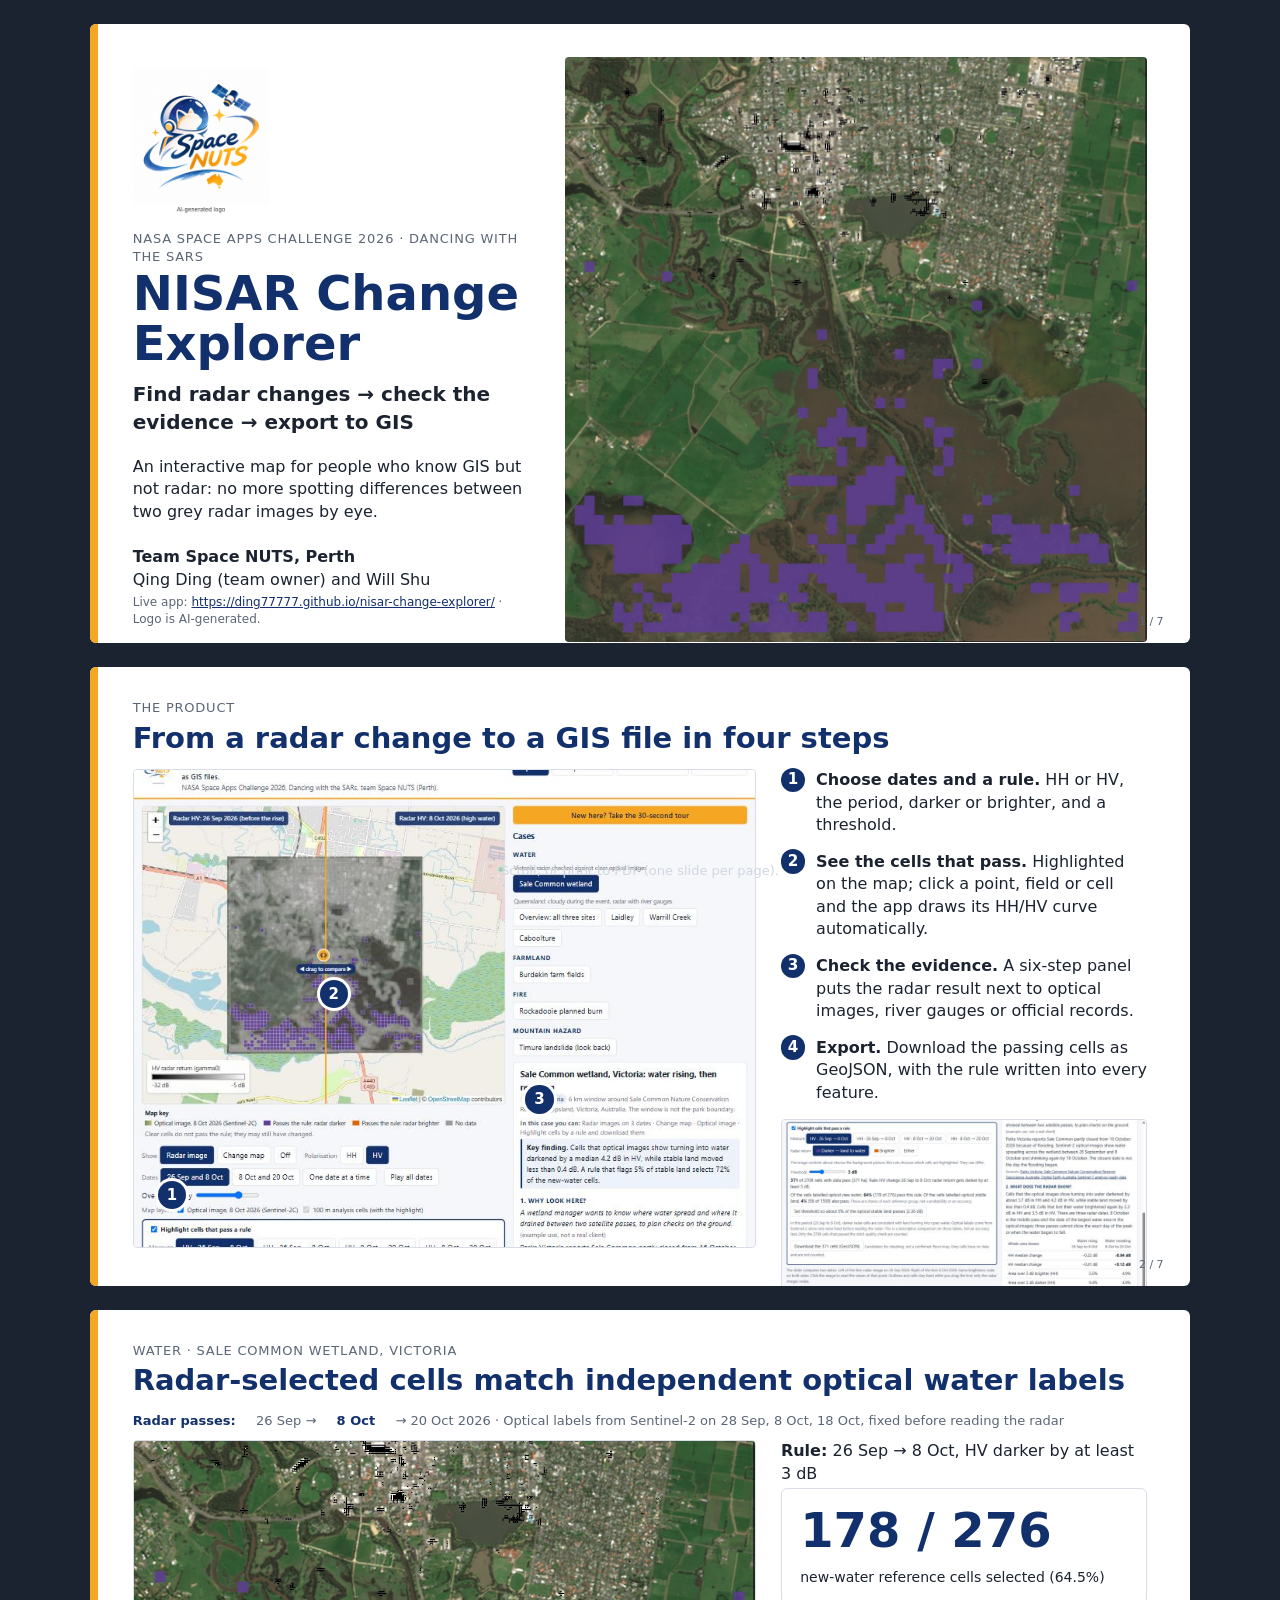
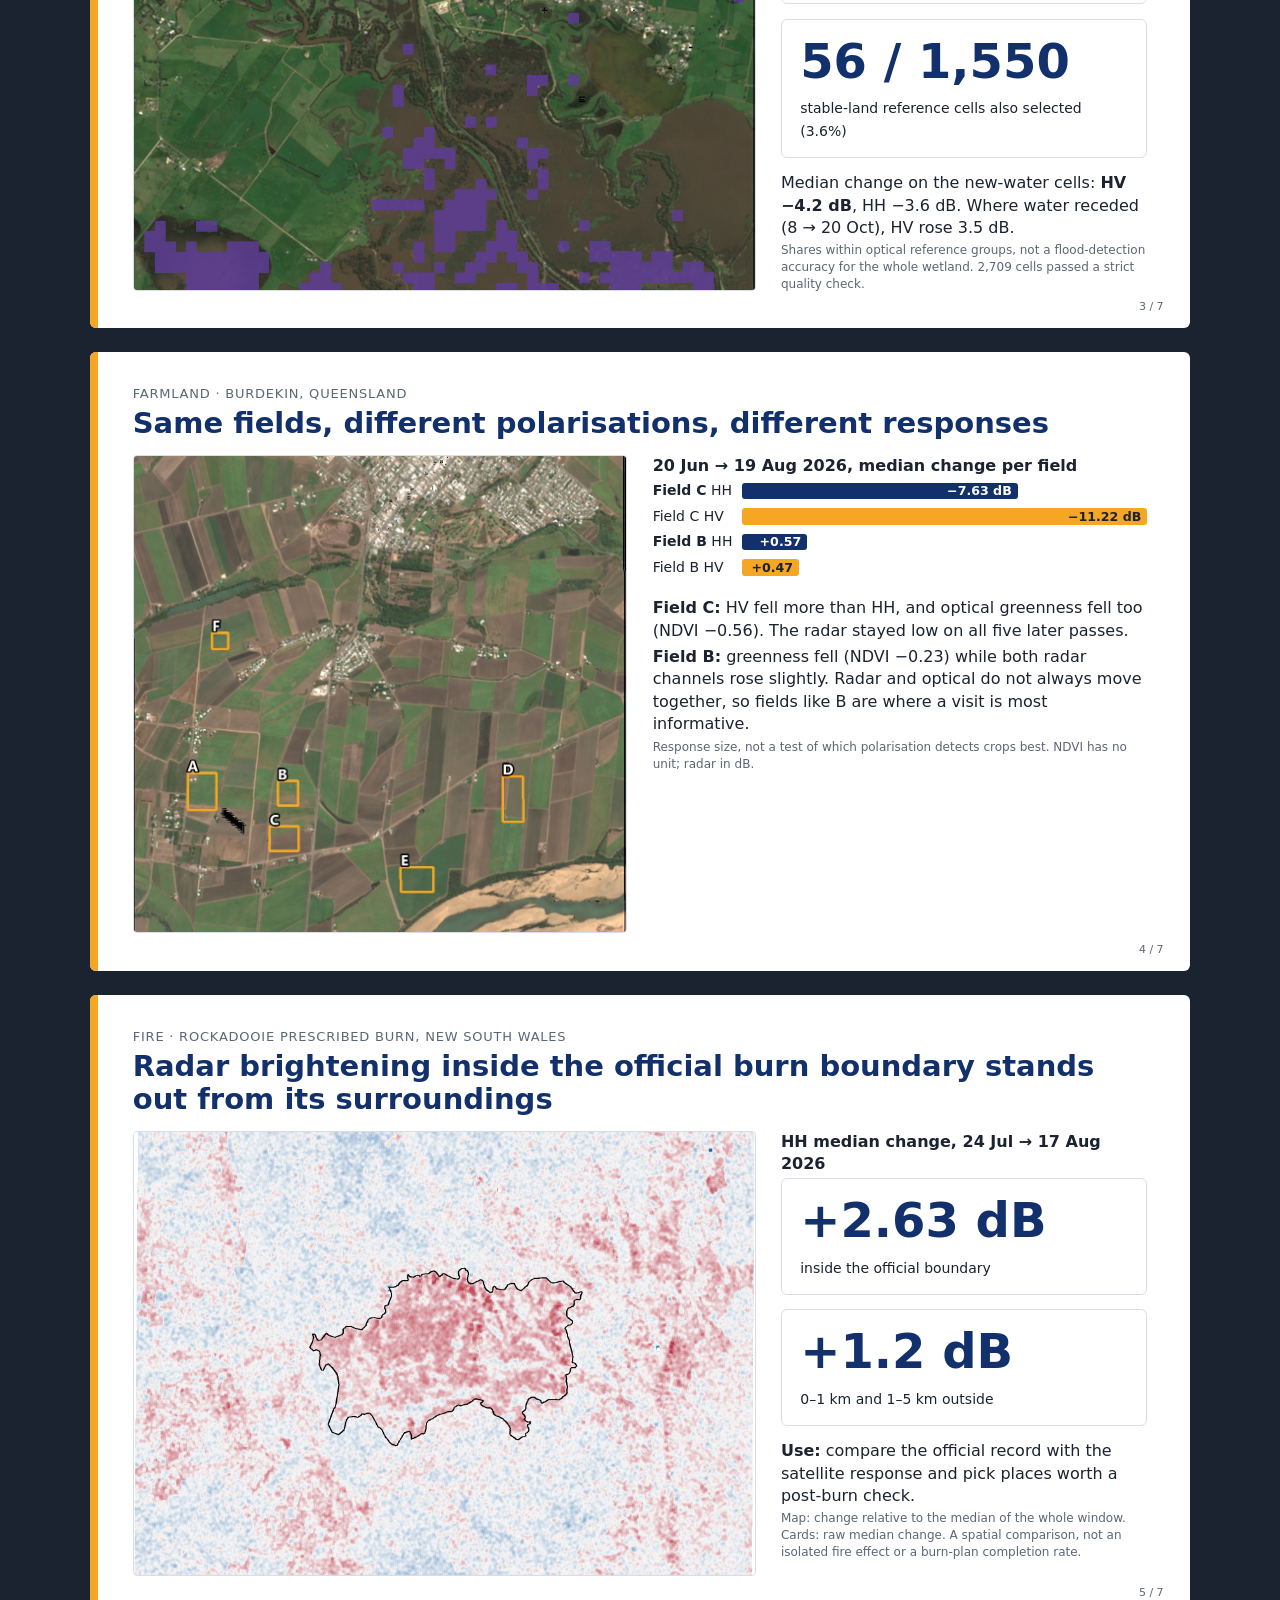
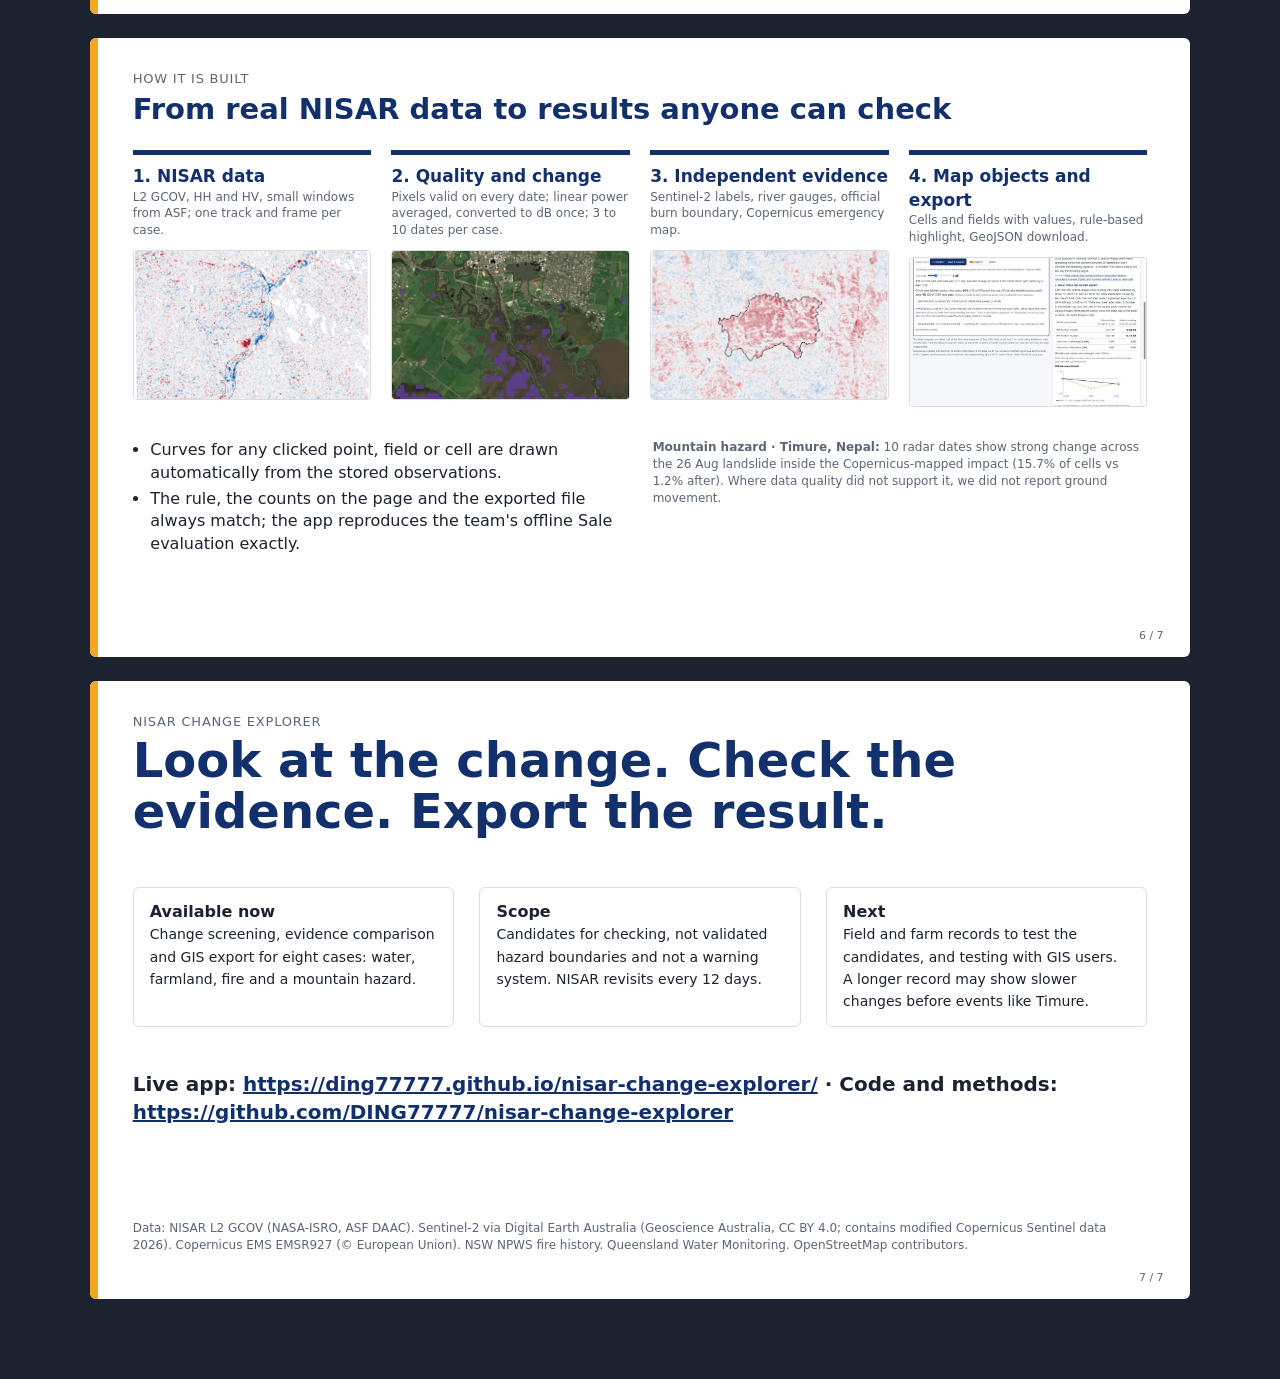
==== docs/slides.html @ d12b88f4 "NISAR Change Explorer: web app, slides and case-building code" ====
<!doctype html>
<!-- AI-assisted code (Claude, Codex); see README, Use of AI. -->
<html lang="en">
<head>
  <meta charset="utf-8">
  <meta name="viewport" content="width=device-width, initial-scale=1">
  <title>NISAR Change Explorer | 7-slide demo</title>
  <style>
    :root { --navy: #12306b; --amber: #f5a623; --ink: #1b2330; --muted: #5b6676; --hh: #12306b; --hv: #f5a623; --line: #d9dee6; }
    * { box-sizing: border-box; }
    html, body { margin: 0; background: #1b2330; font: 16px/1.4 system-ui, -apple-system, "Segoe UI", Roboto, Arial, sans-serif; color: var(--ink); }
    .deck { display: flex; flex-direction: column; align-items: center; gap: 24px; padding: 24px 12px 80px; }
    .slide { width: min(1100px, 100%); aspect-ratio: 16 / 9; background: #fff; border-radius: 6px; padding: 2.6% 3.4% 3%; position: relative; overflow: hidden; display: flex; flex-direction: column; }
    .bar { position: absolute; left: 0; top: 0; bottom: 0; width: 8px; background: var(--amber); }
    .kicker { color: var(--muted); font-size: clamp(10px, 1.15vw, 13px); text-transform: uppercase; letter-spacing: .06em; margin: 0 0 .4%; }
    h2 { margin: 0 0 1.4%; color: var(--navy); font-size: clamp(17px, 2.6vw, 29px); line-height: 1.15; }
    p, li { font-size: clamp(10px, 1.4vw, 16px); margin: 0 0 .8%; }
    .small { font-size: clamp(8px, 1vw, 12px) !important; color: var(--muted); }
    .num { position: absolute; right: 2.4%; bottom: 2.2%; color: var(--muted); font-size: 11px; }
    .row { display: grid; gap: 2.5%; flex: 1; min-height: 0; grid-template-rows: minmax(0, 1fr); }
    .row > * { min-height: 0; }
    .r64 { grid-template-columns: 1.7fr 1fr; }
    .r55 { grid-template-columns: 1fr 1fr; }
    .shot { position: relative; height: 100%; }
    .shot img { width: 100%; height: 100%; object-fit: cover; object-position: top left; border: 1px solid var(--line); border-radius: 4px; display: block; }
    .tag { position: absolute; background: var(--navy); color: #fff; border-radius: 50%; width: 1.9em; height: 1.9em; display: grid; place-items: center; font-weight: 700; font-size: clamp(10px, 1.3vw, 15px); box-shadow: 0 0 0 3px #fff; }
    .steps { list-style: none; padding: 0; margin: 0; counter-reset: s; }
    .steps li { counter-increment: s; position: relative; padding-left: 2.2em; margin-bottom: 4%; }
    .steps li::before { content: counter(s); position: absolute; left: 0; top: -.1em; background: var(--navy); color: #fff; border-radius: 50%; width: 1.6em; height: 1.6em; display: grid; place-items: center; font-weight: 700; font-size: .95em; }
    .card { border: 1px solid var(--line); border-radius: 6px; padding: 4% 5%; margin-bottom: 4%; }
    .card b.big { display: block; font-size: clamp(18px, 3vw, 34px); color: var(--navy); line-height: 1.1; }
    .card span { font-size: clamp(9px, 1.2vw, 14px); }
    .timeline { display: flex; gap: 2%; align-items: center; font-size: clamp(9px, 1.1vw, 13px); color: var(--muted); margin: 0 0 1%; }
    .timeline b { color: var(--navy); }
    .bars { display: grid; grid-template-columns: auto 1fr; gap: 6px 10px; align-items: center; font-size: clamp(9px, 1.15vw, 14px); }
    .bars .b { height: 1.3em; border-radius: 3px; display: flex; align-items: center; justify-content: flex-end; padding-right: 6px; color: #fff; font-weight: 700; font-size: .9em; }
    .flow { display: grid; grid-template-columns: repeat(4, 1fr); gap: 2%; margin-top: 1%; }
    .flow > div { border-top: 5px solid var(--navy); padding-top: 4%; }
    .flow img { width: 100%; height: clamp(60px, 12vw, 150px); object-fit: cover; border-radius: 4px; border: 1px solid var(--line); margin-top: 4%; }
    .flow h3 { margin: 0; font-size: clamp(11px, 1.45vw, 17px); color: var(--navy); }
    .cover { display: grid; grid-template-columns: 1fr 1.45fr; gap: 3%; flex: 1; min-height: 0; }
    .cover img.map { width: 100%; height: 100%; object-fit: cover; border-radius: 4px; }
    .big { font-size: clamp(24px, 4.2vw, 48px) !important; font-weight: 800; color: var(--navy); line-height: 1.05; margin: 0 0 3% !important; }
    .chain { font-size: clamp(12px, 1.7vw, 20px) !important; font-weight: 700; color: var(--ink); }
    a { color: var(--navy); }
    .hint { position: fixed; bottom: 10px; left: 50%; transform: translateX(-50%); color: #cfd6e0; font-size: 13px; }
    @media (max-width: 700px) {
      .slide { aspect-ratio: auto; overflow: visible; padding: 18px 16px 32px; }
      .row, .cover, .r64, .r55, .flow { grid-template-columns: 1fr; }
      .shot { height: auto; } .shot img, .cover img.map { height: auto; }
    }
    @media print {
      @page { size: 1100px 619px; margin: 0; }
      html, body { background: #fff; }
      .deck { padding: 0; gap: 0; }
      .slide { width: 1100px; height: 619px; border-radius: 0; page-break-after: always; break-after: page; }
      .hint { display: none; }
    }
  </style>
</head>
<body>
<main class="deck">

  <section class="slide" id="s1">
    <div class="bar"></div>
    <div class="cover">
      <div style="display:flex;flex-direction:column;justify-content:center">
        <img src="assets/logo.png" alt="Space NUTS team logo (AI-generated)" style="width:34%;margin-bottom:4%">
        <p class="kicker">NASA Space Apps Challenge 2026 · Dancing with the SARs</p>
        <p class="big">NISAR Change Explorer</p>
        <p class="chain">Find radar changes → check the evidence → export to GIS</p>
        <p style="margin-top:4%">An interactive map for people who know GIS but not radar: no more spotting differences between two grey radar images by eye.</p>
        <p style="margin-top:5%"><b>Team Space NUTS, Perth</b><br>Qing Ding (team owner) and Will Shu</p>
        <p class="small">Live app: <a href="https://ding77777.github.io/nisar-change-explorer/">https://ding77777.github.io/nisar-change-explorer/</a> · Logo is AI-generated.</p>
      </div>
      <img class="map" src="slides/img/sale_candidates.jpg" alt="Sale Common wetland with purple candidate cells on the 8 October optical image">
    </div>
    <span class="num">1 / 7</span>
  </section>

  <section class="slide" id="s2">
    <div class="bar"></div>
    <p class="kicker">The product</p>
    <h2>From a radar change to a GIS file in four steps</h2>
    <div class="row r64">
      <div class="shot">
        <img src="slides/img/app_map.jpg" alt="The app showing Sale Common with highlighted cells, controls and the evidence panel">
        <span class="tag" style="left:4%;top:86%">1</span>
        <span class="tag" style="left:30%;top:44%">2</span>
        <span class="tag" style="left:63%;top:66%">3</span>
      </div>
      <div style="display:flex;flex-direction:column">
        <ol class="steps">
          <li><b>Choose dates and a rule.</b> HH or HV, the period, darker or brighter, and a threshold.</li>
          <li><b>See the cells that pass.</b> Highlighted on the map; click a point, field or cell and the app draws its HH/HV curve automatically.</li>
          <li><b>Check the evidence.</b> A six-step panel puts the radar result next to optical images, river gauges or official records.</li>
          <li><b>Export.</b> Download the passing cells as GeoJSON, with the rule written into every feature.</li>
        </ol>
        <div class="shot" style="flex:1"><img src="slides/img/app_rule.jpg" alt="The rule panel with reference shares and the download button" style="object-position:top left"><span class="tag" style="left:3%;top:72%">4</span></div>
      </div>
    </div>
    <span class="num">2 / 7</span>
  </section>

  <section class="slide" id="s3">
    <div class="bar"></div>
    <p class="kicker">Water · Sale Common wetland, Victoria</p>
    <h2>Radar-selected cells match independent optical water labels</h2>
    <div class="timeline"><b>Radar passes:</b> 26 Sep → <b>8 Oct</b> → 20 Oct 2026 · Optical labels from Sentinel-2 on 28 Sep, 8 Oct, 18 Oct, fixed before reading the radar</div>
    <div class="row r64">
      <div class="shot"><img src="slides/img/sale_candidates.jpg" alt="Sale Common: purple cells where HV dropped by at least 3 dB, on the 8 October optical image" style="object-position:center"></div>
      <div>
        <p><b>Rule:</b> 26 Sep → 8 Oct, HV darker by at least 3 dB</p>
        <div class="card"><b class="big">178 / 276</b><span>new-water reference cells selected (64.5%)</span></div>
        <div class="card"><b class="big">56 / 1,550</b><span>stable-land reference cells also selected (3.6%)</span></div>
        <p>Median change on the new-water cells: <b>HV −4.2 dB</b>, HH −3.6 dB. Where water receded (8 → 20 Oct), HV rose 3.5 dB.</p>
        <p class="small">Shares within optical reference groups, not a flood-detection accuracy for the whole wetland. 2,709 cells passed a strict quality check.</p>
      </div>
    </div>
    <span class="num">3 / 7</span>
  </section>

  <section class="slide" id="s4">
    <div class="bar"></div>
    <p class="kicker">Farmland · Burdekin, Queensland</p>
    <h2>Same fields, different polarisations, different responses</h2>
    <div class="row r55">
      <div class="shot"><img src="slides/img/burdekin_fields.jpg" alt="Burdekin fields A to F on the 31 July optical image" style="object-position:center"></div>
      <div>
        <p><b>20 Jun → 19 Aug 2026, median change per field</b></p>
        <div class="bars">
          <span><b>Field C</b> HH</span><div class="b" style="width:68%;background:var(--hh)">−7.63 dB</div>
          <span>Field C HV</span><div class="b" style="width:100%;background:var(--hv);color:#1b2330">−11.22 dB</div>
          <span><b>Field B</b> HH</span><div class="b" style="width:16%;background:var(--hh)">+0.57</div>
          <span>Field B HV</span><div class="b" style="width:14%;background:var(--hv);color:#1b2330">+0.47</div>
        </div>
        <p style="margin-top:4%"><b>Field C:</b> HV fell more than HH, and optical greenness fell too (NDVI −0.56). The radar stayed low on all five later passes.</p>
        <p><b>Field B:</b> greenness fell (NDVI −0.23) while both radar channels rose slightly. Radar and optical do not always move together, so fields like B are where a visit is most informative.</p>
        <p class="small">Response size, not a test of which polarisation detects crops best. NDVI has no unit; radar in dB.</p>
      </div>
    </div>
    <span class="num">4 / 7</span>
  </section>

  <section class="slide" id="s5">
    <div class="bar"></div>
    <p class="kicker">Fire · Rockadooie prescribed burn, New South Wales</p>
    <h2>Radar brightening inside the official burn boundary stands out from its surroundings</h2>
    <div class="row r64">
      <div class="shot"><img src="slides/img/rockadooie_change.jpg" alt="HH change across the burn relative to the whole window, with the official boundary" style="object-position:center"></div>
      <div>
        <p><b>HH median change, 24 Jul → 17 Aug 2026</b></p>
        <div class="card"><b class="big">+2.63 dB</b><span>inside the official boundary</span></div>
        <div class="card"><b class="big">+1.2 dB</b><span>0–1 km and 1–5 km outside</span></div>
        <p><b>Use:</b> compare the official record with the satellite response and pick places worth a post-burn check.</p>
        <p class="small">Map: change relative to the median of the whole window. Cards: raw median change. A spatial comparison, not an isolated fire effect or a burn-plan completion rate.</p>
      </div>
    </div>
    <span class="num">5 / 7</span>
  </section>

  <section class="slide" id="s6">
    <div class="bar"></div>
    <p class="kicker">How it is built</p>
    <h2>From real NISAR data to results anyone can check</h2>
    <div class="flow">
      <div><h3>1. NISAR data</h3><p class="small">L2 GCOV, HH and HV, small windows from ASF; one track and frame per case.</p><img src="slides/img/timure_change.jpg" alt="Radar change map"></div>
      <div><h3>2. Quality and change</h3><p class="small">Pixels valid on every date; linear power averaged, converted to dB once; 3 to 10 dates per case.</p><img src="slides/img/sale_candidates.jpg" alt="Quality-checked cells"></div>
      <div><h3>3. Independent evidence</h3><p class="small">Sentinel-2 labels, river gauges, official burn boundary, Copernicus emergency map.</p><img src="slides/img/rockadooie_change.jpg" alt="Official boundary comparison"></div>
      <div><h3>4. Map objects and export</h3><p class="small">Cells and fields with values, rule-based highlight, GeoJSON download.</p><img src="slides/img/app_rule.jpg" alt="Rule panel and download"></div>
    </div>
    <div class="row r55" style="margin-top:2.5%;flex:0 0 auto">
      <ul style="margin:0;padding-left:1.1em">
        <li>Curves for any clicked point, field or cell are drawn automatically from the stored observations.</li>
        <li>The rule, the counts on the page and the exported file always match; the app reproduces the team's offline Sale evaluation exactly.</li>
      </ul>
      <p class="small" style="margin:0"><b>Mountain hazard · Timure, Nepal:</b> 10 radar dates show strong change across the 26 Aug landslide inside the Copernicus-mapped impact (15.7% of cells vs 1.2% after). Where data quality did not support it, we did not report ground movement.</p>
    </div>
    <span class="num">6 / 7</span>
  </section>

  <section class="slide" id="s7">
    <div class="bar"></div>
    <p class="kicker">NISAR Change Explorer</p>
    <p class="big" style="margin-top:2%">Look at the change. Check the evidence. Export the result.</p>
    <div class="row" style="grid-template-columns:repeat(3,1fr);flex:0 0 auto;margin-top:2%">
      <div class="card"><b>Available now</b><br><span>Change screening, evidence comparison and GIS export for eight cases: water, farmland, fire and a mountain hazard.</span></div>
      <div class="card"><b>Scope</b><br><span>Candidates for checking, not validated hazard boundaries and not a warning system. NISAR revisits every 12 days.</span></div>
      <div class="card"><b>Next</b><br><span>Field and farm records to test the candidates, and testing with GIS users. A longer record may show slower changes before events like Timure.</span></div>
    </div>
    <p class="chain" style="margin-top:3%">Live app: <a href="https://ding77777.github.io/nisar-change-explorer/">https://ding77777.github.io/nisar-change-explorer/</a> · Code and methods: <a href="https://github.com/DING77777/nisar-change-explorer">https://github.com/DING77777/nisar-change-explorer</a></p>
    <p class="small" style="margin-top:auto">Data: NISAR L2 GCOV (NASA-ISRO, ASF DAAC). Sentinel-2 via Digital Earth Australia (Geoscience Australia, CC BY 4.0; contains modified Copernicus Sentinel data 2026). Copernicus EMS EMSR927 (© European Union). NSW NPWS fire history. Queensland Water Monitoring. OpenStreetMap contributors.</p>
    <span class="num">7 / 7</span>
  </section>

</main>
<p class="hint">Scroll, or print to PDF (one slide per page).</p>
</body>
</html>
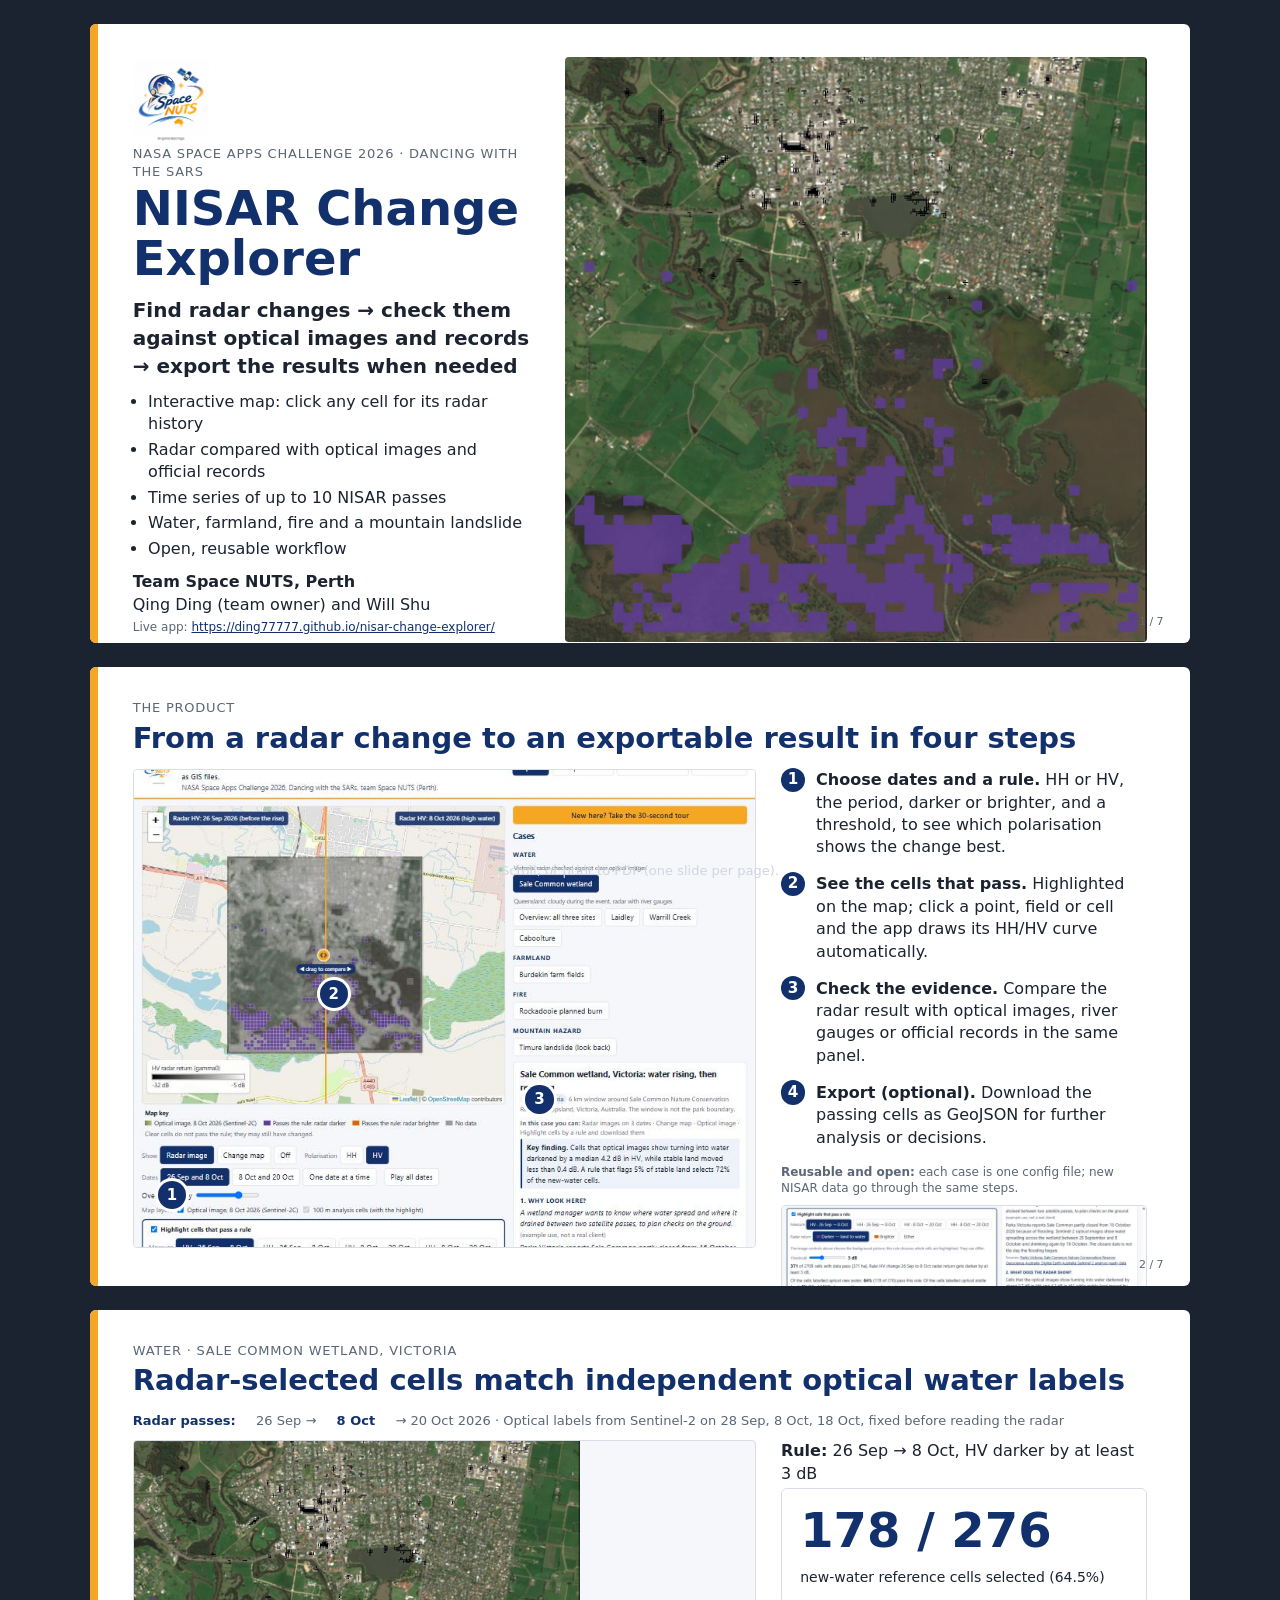
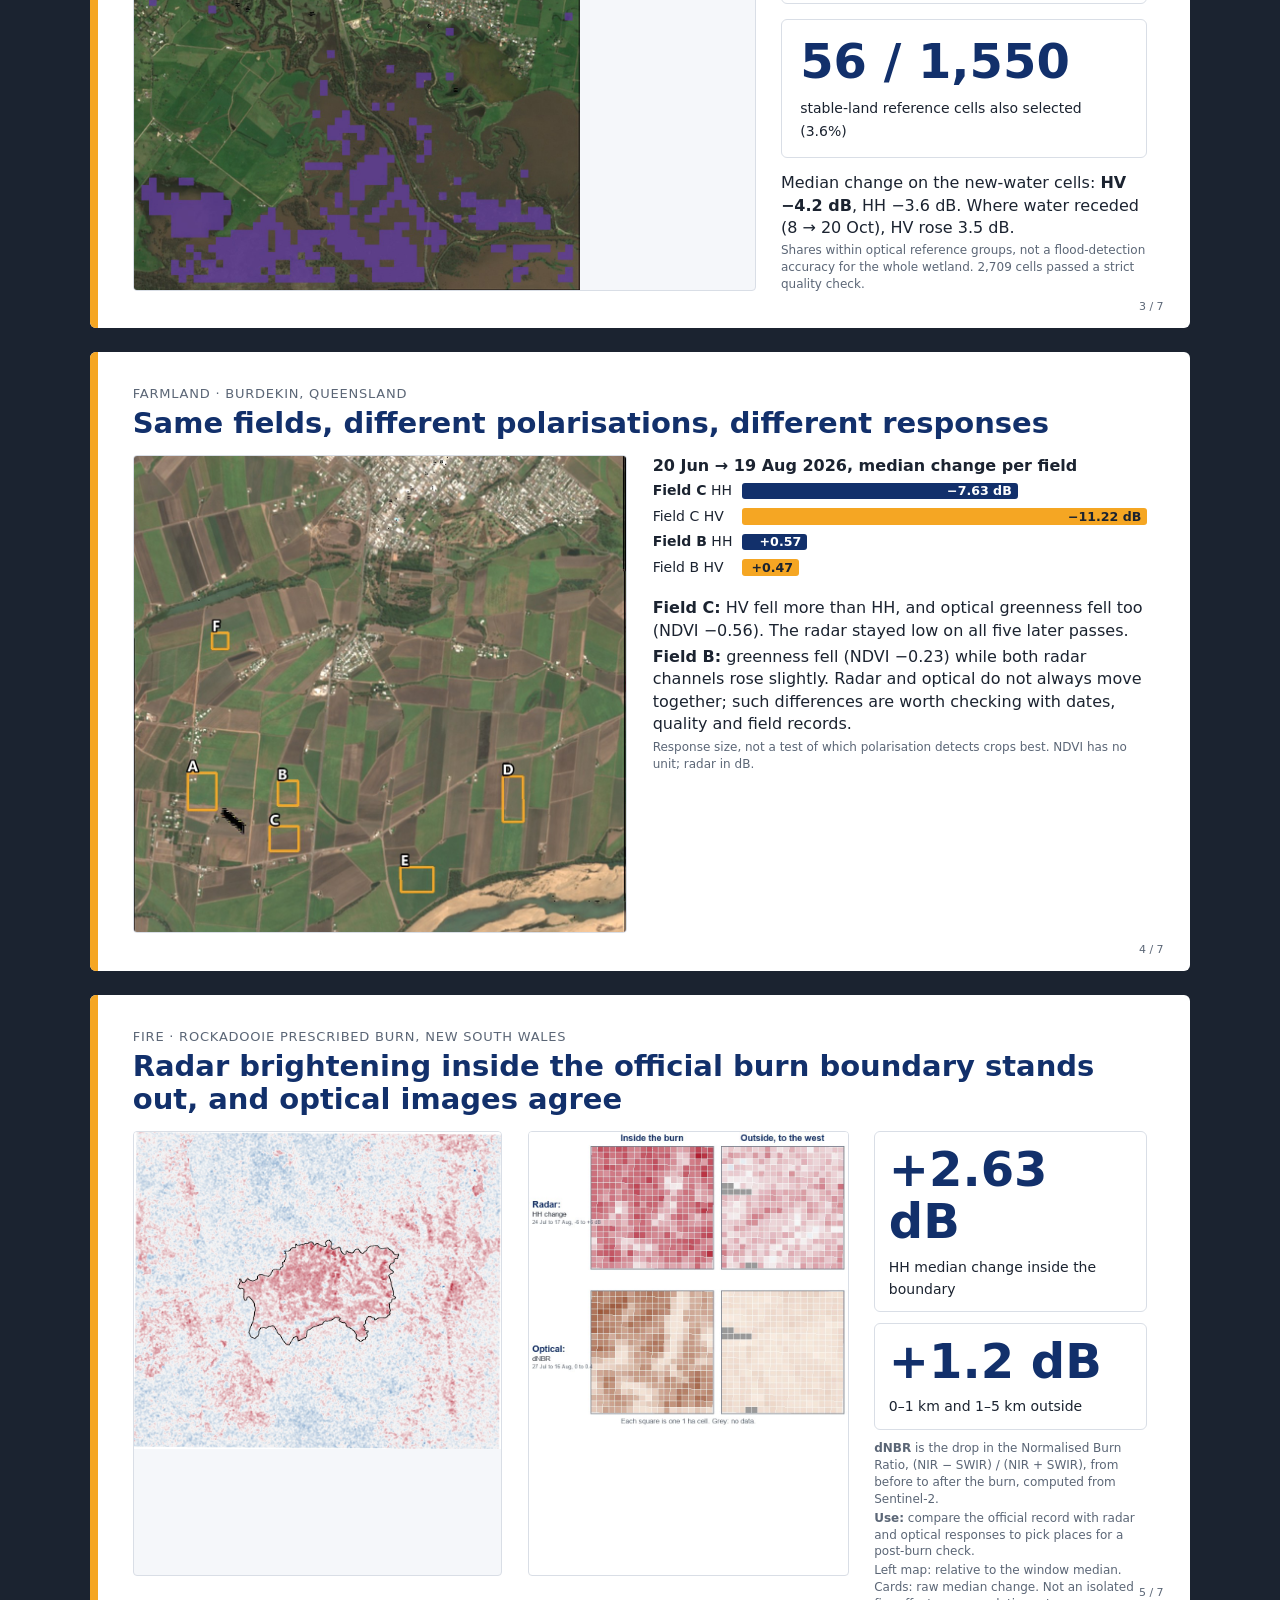
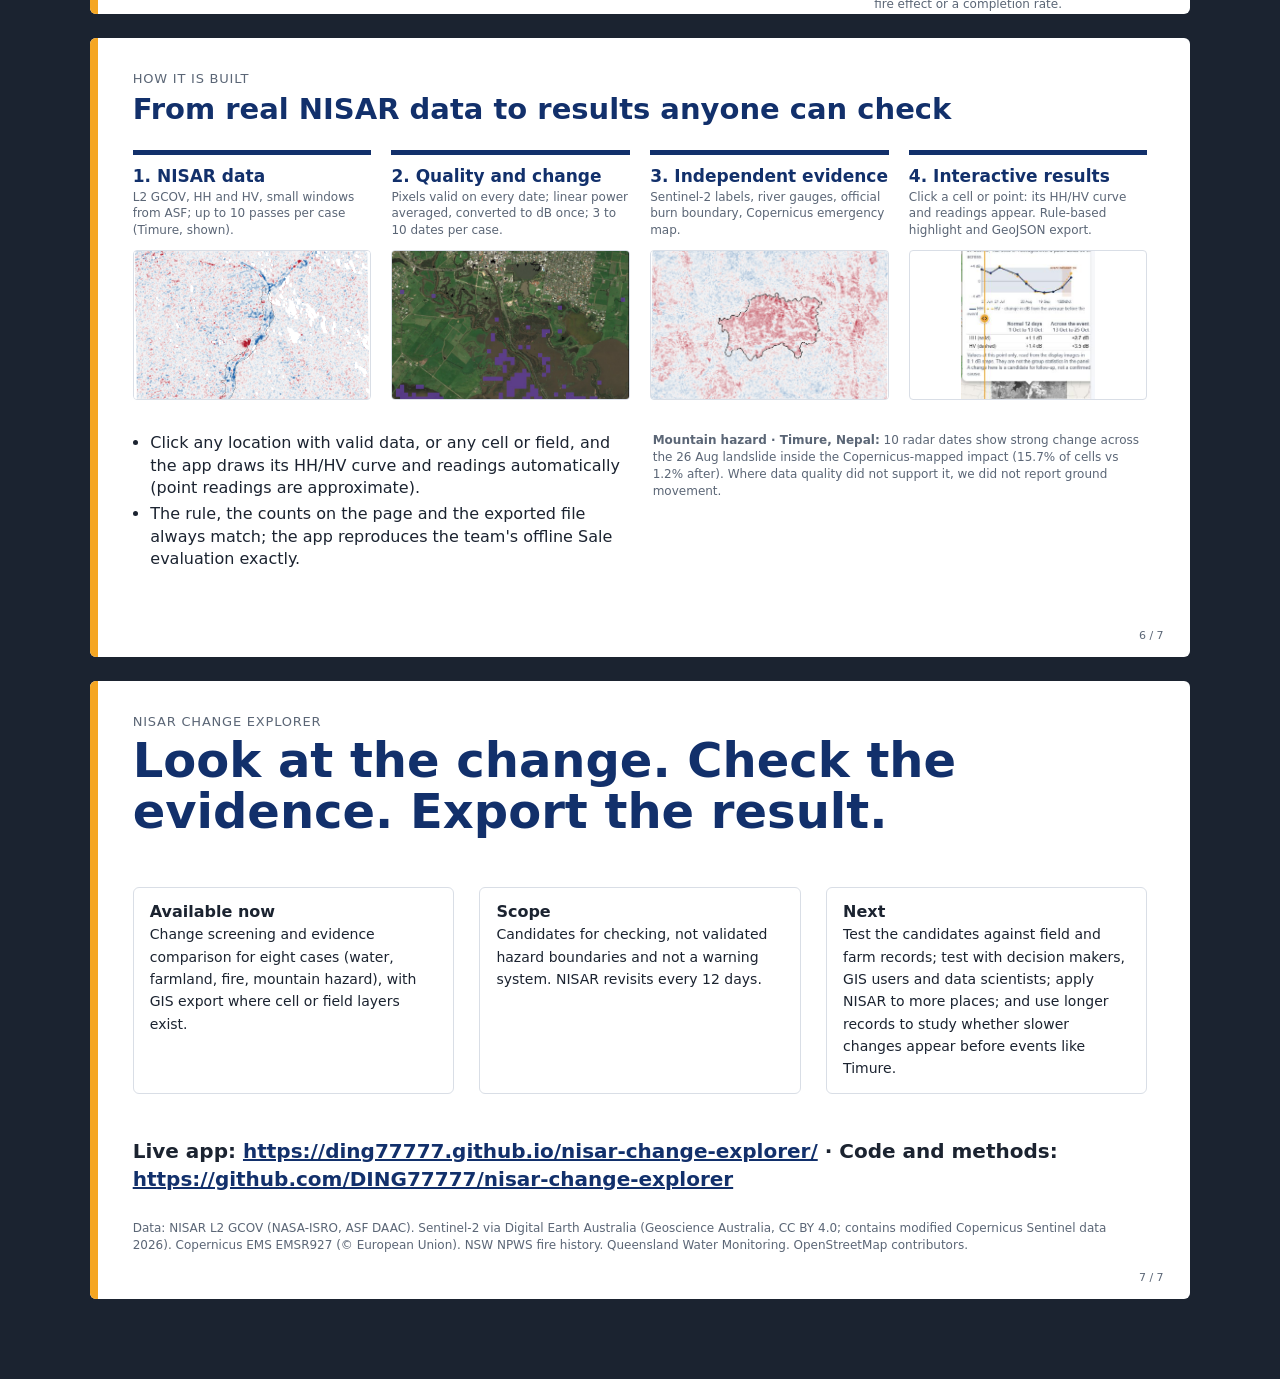
==== commit 6b621fec: "Slides: clearer cover, radar vs optical fire figure, click charts; README motivation; method page fi" ====
--- a/docs/slides.html
+++ b/docs/slides.html
@@ -65,13 +65,13 @@
     <div class="bar"></div>
     <div class="cover">
       <div style="display:flex;flex-direction:column;justify-content:center">
-        <img src="assets/logo.png" alt="Space NUTS team logo (AI-generated)" style="width:34%;margin-bottom:4%">
+        <img src="assets/logo.png" alt="Space NUTS team logo (AI-generated)" style="width:19%;margin-bottom:1%">
         <p class="kicker">NASA Space Apps Challenge 2026 · Dancing with the SARs</p>
         <p class="big">NISAR Change Explorer</p>
-        <p class="chain">Find radar changes → check the evidence → export to GIS</p>
-        <p style="margin-top:4%">An interactive map for people who know GIS but not radar: no more spotting differences between two grey radar images by eye.</p>
-        <p style="margin-top:5%"><b>Team Space NUTS, Perth</b><br>Qing Ding (team owner) and Will Shu</p>
-        <p class="small">Live app: <a href="https://ding77777.github.io/nisar-change-explorer/">https://ding77777.github.io/nisar-change-explorer/</a> · Logo is AI-generated.</p>
+        <p class="chain">Find radar changes → check them against optical images and records → export the results when needed</p>
+        <ul style="margin:2% 0 0;padding-left:1.1em;font-size:clamp(9px,1.2vw,14px)"><li>Interactive map: click any cell for its radar history</li><li>Radar compared with optical images and official records</li><li>Time series of up to 10 NISAR passes</li><li>Water, farmland, fire and a mountain landslide</li><li>Open, reusable workflow</li></ul>
+        <p style="margin-top:2%"><b>Team Space NUTS, Perth</b><br>Qing Ding (team owner) and Will Shu</p>
+        <p class="small">Live app: <a href="https://ding77777.github.io/nisar-change-explorer/">https://ding77777.github.io/nisar-change-explorer/</a></p>
       </div>
       <img class="map" src="slides/img/sale_candidates.jpg" alt="Sale Common wetland with purple candidate cells on the 8 October optical image">
     </div>
@@ -81,7 +81,7 @@
   <section class="slide" id="s2">
     <div class="bar"></div>
     <p class="kicker">The product</p>
-    <h2>From a radar change to a GIS file in four steps</h2>
+    <h2>From a radar change to an exportable result in four steps</h2>
     <div class="row r64">
       <div class="shot">
         <img src="slides/img/app_map.jpg" alt="The app showing Sale Common with highlighted cells, controls and the evidence panel">
@@ -91,11 +91,10 @@
       </div>
       <div style="display:flex;flex-direction:column">
         <ol class="steps">
-          <li><b>Choose dates and a rule.</b> HH or HV, the period, darker or brighter, and a threshold.</li>
+          <li><b>Choose dates and a rule.</b> HH or HV, the period, darker or brighter, and a threshold, to see which polarisation shows the change best.</li>
           <li><b>See the cells that pass.</b> Highlighted on the map; click a point, field or cell and the app draws its HH/HV curve automatically.</li>
-          <li><b>Check the evidence.</b> A six-step panel puts the radar result next to optical images, river gauges or official records.</li>
-          <li><b>Export.</b> Download the passing cells as GeoJSON, with the rule written into every feature.</li>
-        </ol>
+          <li><b>Check the evidence.</b> Compare the radar result with optical images, river gauges or official records in the same panel.</li>
+          <li><b>Export (optional).</b> Download the passing cells as GeoJSON for further analysis or decisions.</li></ol><p class="small" style="margin:0 0 2%"><b>Reusable and open:</b> each case is one config file; new NISAR data go through the same steps.</p>
         <div class="shot" style="flex:1"><img src="slides/img/app_rule.jpg" alt="The rule panel with reference shares and the download button" style="object-position:top left"><span class="tag" style="left:3%;top:72%">4</span></div>
       </div>
     </div>
@@ -108,7 +107,7 @@
     <h2>Radar-selected cells match independent optical water labels</h2>
     <div class="timeline"><b>Radar passes:</b> 26 Sep → <b>8 Oct</b> → 20 Oct 2026 · Optical labels from Sentinel-2 on 28 Sep, 8 Oct, 18 Oct, fixed before reading the radar</div>
     <div class="row r64">
-      <div class="shot"><img src="slides/img/sale_candidates.jpg" alt="Sale Common: purple cells where HV dropped by at least 3 dB, on the 8 October optical image" style="object-position:center"></div>
+      <div class="shot"><img src="slides/img/sale_candidates.jpg" alt="Sale Common: purple cells where HV dropped by at least 3 dB, on the 8 October optical image" style="object-fit:contain;background:#f5f7fa"></div>
       <div>
         <p><b>Rule:</b> 26 Sep → 8 Oct, HV darker by at least 3 dB</p>
         <div class="card"><b class="big">178 / 276</b><span>new-water reference cells selected (64.5%)</span></div>
@@ -135,7 +134,7 @@
           <span>Field B HV</span><div class="b" style="width:14%;background:var(--hv);color:#1b2330">+0.47</div>
         </div>
         <p style="margin-top:4%"><b>Field C:</b> HV fell more than HH, and optical greenness fell too (NDVI −0.56). The radar stayed low on all five later passes.</p>
-        <p><b>Field B:</b> greenness fell (NDVI −0.23) while both radar channels rose slightly. Radar and optical do not always move together, so fields like B are where a visit is most informative.</p>
+        <p><b>Field B:</b> greenness fell (NDVI −0.23) while both radar channels rose slightly. Radar and optical do not always move together; such differences are worth checking with dates, quality and field records.</p>
         <p class="small">Response size, not a test of which polarisation detects crops best. NDVI has no unit; radar in dB.</p>
       </div>
     </div>
@@ -145,15 +144,16 @@
   <section class="slide" id="s5">
     <div class="bar"></div>
     <p class="kicker">Fire · Rockadooie prescribed burn, New South Wales</p>
-    <h2>Radar brightening inside the official burn boundary stands out from its surroundings</h2>
-    <div class="row r64">
-      <div class="shot"><img src="slides/img/rockadooie_change.jpg" alt="HH change across the burn relative to the whole window, with the official boundary" style="object-position:center"></div>
+    <h2>Radar brightening inside the official burn boundary stands out, and optical images agree</h2>
+    <div class="row" style="grid-template-columns:1.15fr 1fr 0.85fr">
+      <div class="shot"><img src="slides/img/rockadooie_change.jpg" alt="HH change across the burn relative to the whole window, with the official boundary" style="object-fit:contain;background:#f5f7fa"></div>
+      <div class="shot"><img src="slides/img/fire_radar_vs_optical.jpg" alt="The same 1 ha cells seen by radar (HH change) and optical images (dNBR), inside and outside the burn" style="object-fit:contain;background:#fff"></div>
       <div>
-        <p><b>HH median change, 24 Jul → 17 Aug 2026</b></p>
-        <div class="card"><b class="big">+2.63 dB</b><span>inside the official boundary</span></div>
+        <div class="card"><b class="big">+2.63 dB</b><span>HH median change inside the boundary</span></div>
         <div class="card"><b class="big">+1.2 dB</b><span>0–1 km and 1–5 km outside</span></div>
-        <p><b>Use:</b> compare the official record with the satellite response and pick places worth a post-burn check.</p>
-        <p class="small">Map: change relative to the median of the whole window. Cards: raw median change. A spatial comparison, not an isolated fire effect or a burn-plan completion rate.</p>
+        <p class="small"><b>dNBR</b> is the drop in the Normalised Burn Ratio, (NIR − SWIR) / (NIR + SWIR), from before to after the burn, computed from Sentinel-2.</p>
+        <p class="small"><b>Use:</b> compare the official record with radar and optical responses to pick places for a post-burn check.</p>
+        <p class="small">Left map: relative to the window median. Cards: raw median change. Not an isolated fire effect or a completion rate.</p>
       </div>
     </div>
     <span class="num">5 / 7</span>
@@ -164,14 +164,14 @@
     <p class="kicker">How it is built</p>
     <h2>From real NISAR data to results anyone can check</h2>
     <div class="flow">
-      <div><h3>1. NISAR data</h3><p class="small">L2 GCOV, HH and HV, small windows from ASF; one track and frame per case.</p><img src="slides/img/timure_change.jpg" alt="Radar change map"></div>
+      <div><h3>1. NISAR data</h3><p class="small">L2 GCOV, HH and HV, small windows from ASF; up to 10 passes per case (Timure, shown).</p><img src="slides/img/timure_change.jpg" alt="Timure radar change across the landslide, with the mapped impact"></div>
       <div><h3>2. Quality and change</h3><p class="small">Pixels valid on every date; linear power averaged, converted to dB once; 3 to 10 dates per case.</p><img src="slides/img/sale_candidates.jpg" alt="Quality-checked cells"></div>
       <div><h3>3. Independent evidence</h3><p class="small">Sentinel-2 labels, river gauges, official burn boundary, Copernicus emergency map.</p><img src="slides/img/rockadooie_change.jpg" alt="Official boundary comparison"></div>
-      <div><h3>4. Map objects and export</h3><p class="small">Cells and fields with values, rule-based highlight, GeoJSON download.</p><img src="slides/img/app_rule.jpg" alt="Rule panel and download"></div>
+      <div><h3>4. Interactive results</h3><p class="small">Click a cell or point: its HH/HV curve and readings appear. Rule-based highlight and GeoJSON export.</p><img src="slides/img/click_chart.png" alt="Chart drawn automatically for a clicked location" style="object-fit:contain;background:#fff"></div>
     </div>
     <div class="row r55" style="margin-top:2.5%;flex:0 0 auto">
       <ul style="margin:0;padding-left:1.1em">
-        <li>Curves for any clicked point, field or cell are drawn automatically from the stored observations.</li>
+        <li>Click any location with valid data, or any cell or field, and the app draws its HH/HV curve and readings automatically (point readings are approximate).</li>
         <li>The rule, the counts on the page and the exported file always match; the app reproduces the team's offline Sale evaluation exactly.</li>
       </ul>
       <p class="small" style="margin:0"><b>Mountain hazard · Timure, Nepal:</b> 10 radar dates show strong change across the 26 Aug landslide inside the Copernicus-mapped impact (15.7% of cells vs 1.2% after). Where data quality did not support it, we did not report ground movement.</p>
@@ -184,9 +184,9 @@
     <p class="kicker">NISAR Change Explorer</p>
     <p class="big" style="margin-top:2%">Look at the change. Check the evidence. Export the result.</p>
     <div class="row" style="grid-template-columns:repeat(3,1fr);flex:0 0 auto;margin-top:2%">
-      <div class="card"><b>Available now</b><br><span>Change screening, evidence comparison and GIS export for eight cases: water, farmland, fire and a mountain hazard.</span></div>
+      <div class="card"><b>Available now</b><br><span>Change screening and evidence comparison for eight cases (water, farmland, fire, mountain hazard), with GIS export where cell or field layers exist.</span></div>
       <div class="card"><b>Scope</b><br><span>Candidates for checking, not validated hazard boundaries and not a warning system. NISAR revisits every 12 days.</span></div>
-      <div class="card"><b>Next</b><br><span>Field and farm records to test the candidates, and testing with GIS users. A longer record may show slower changes before events like Timure.</span></div>
+      <div class="card"><b>Next</b><br><span>Test the candidates against field and farm records; test with decision makers, GIS users and data scientists; apply NISAR to more places; and use longer records to study whether slower changes appear before events like Timure.</span></div>
     </div>
     <p class="chain" style="margin-top:3%">Live app: <a href="https://ding77777.github.io/nisar-change-explorer/">https://ding77777.github.io/nisar-change-explorer/</a> · Code and methods: <a href="https://github.com/DING77777/nisar-change-explorer">https://github.com/DING77777/nisar-change-explorer</a></p>
     <p class="small" style="margin-top:auto">Data: NISAR L2 GCOV (NASA-ISRO, ASF DAAC). Sentinel-2 via Digital Earth Australia (Geoscience Australia, CC BY 4.0; contains modified Copernicus Sentinel data 2026). Copernicus EMS EMSR927 (© European Union). NSW NPWS fire history. Queensland Water Monitoring. OpenStreetMap contributors.</p>
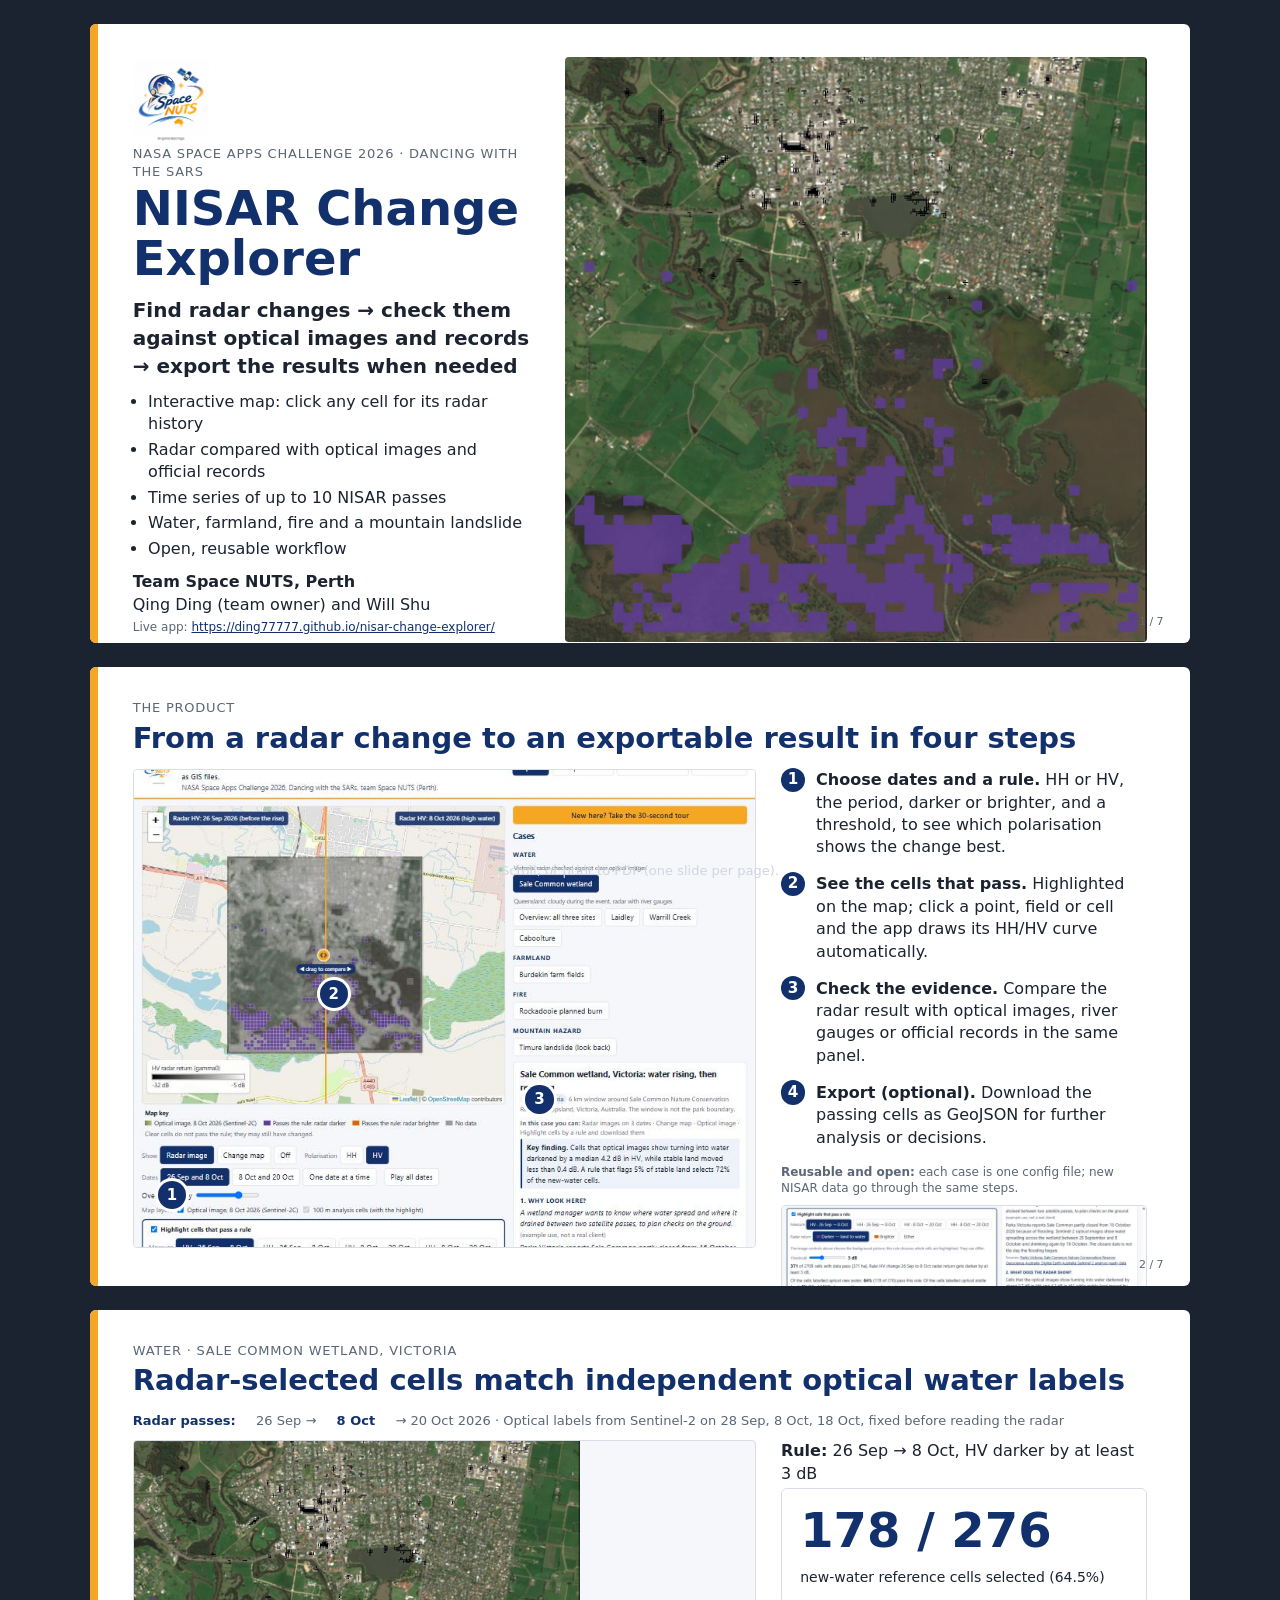
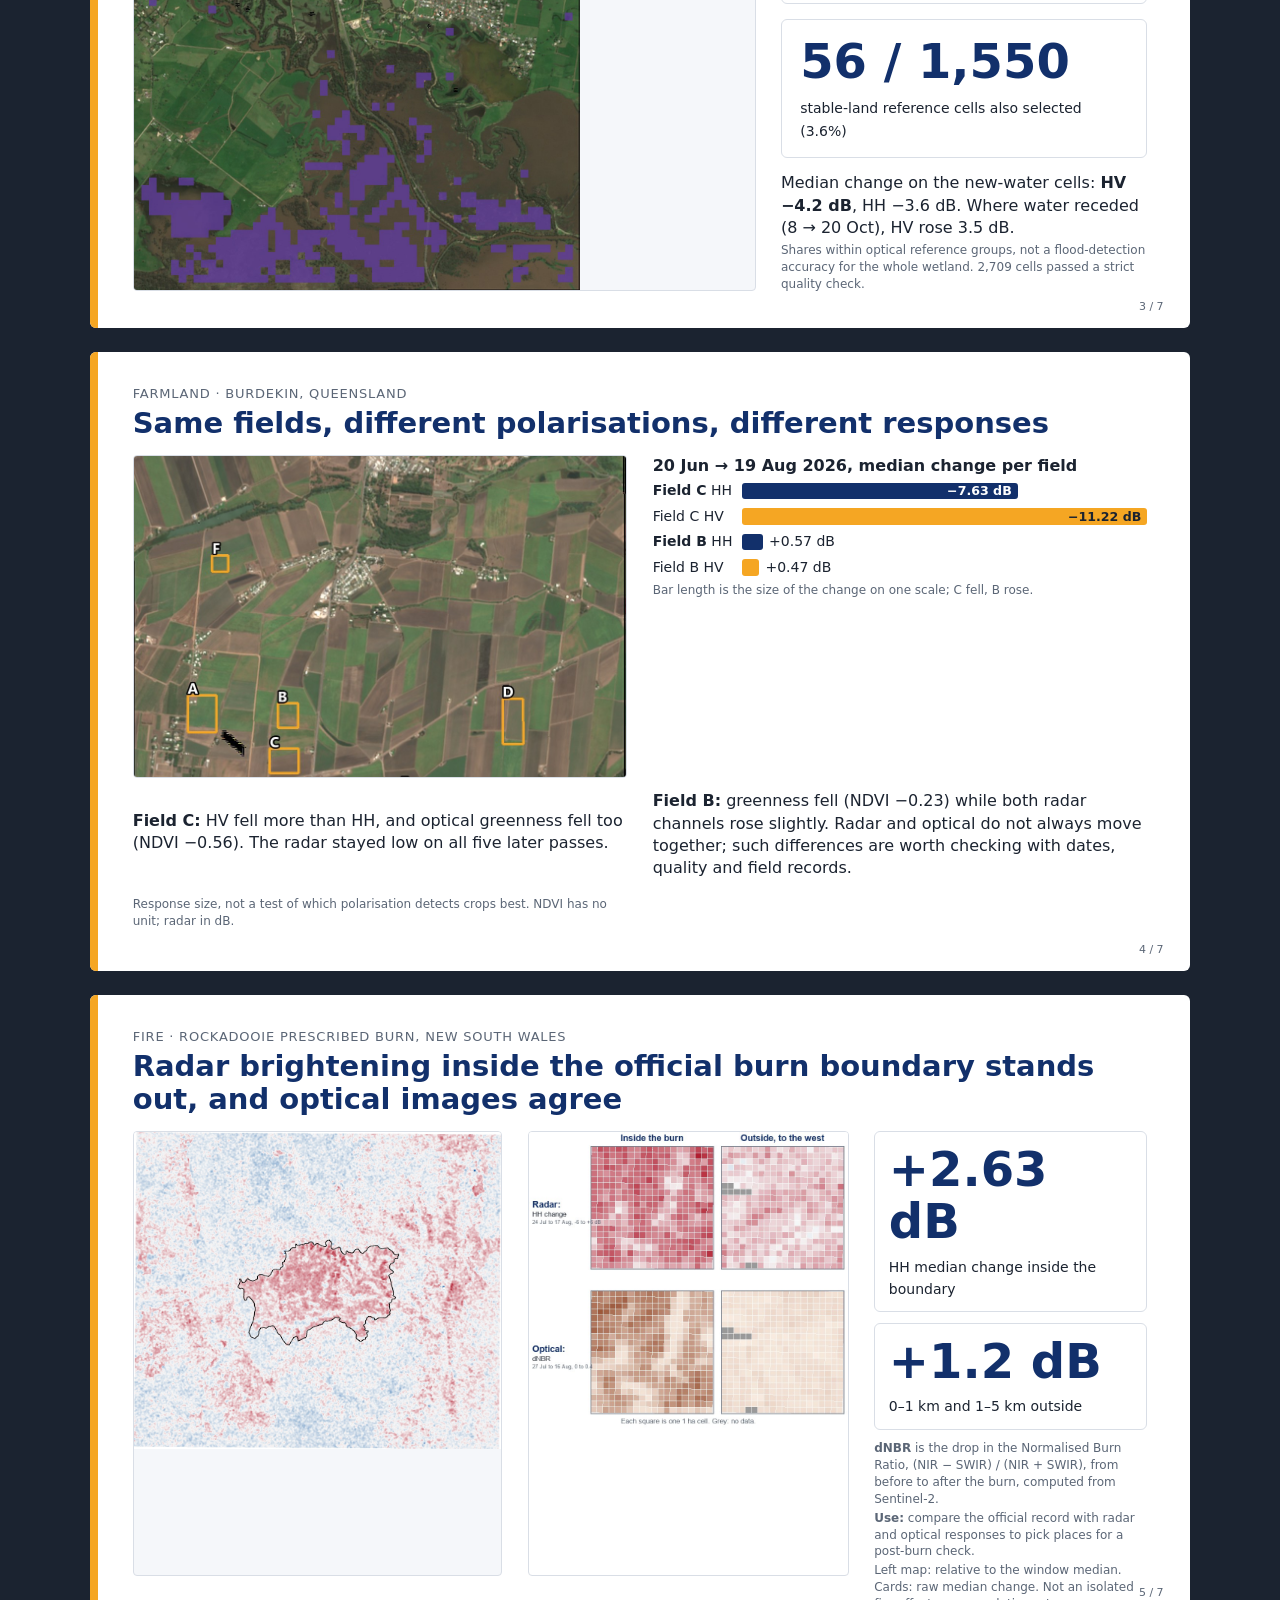
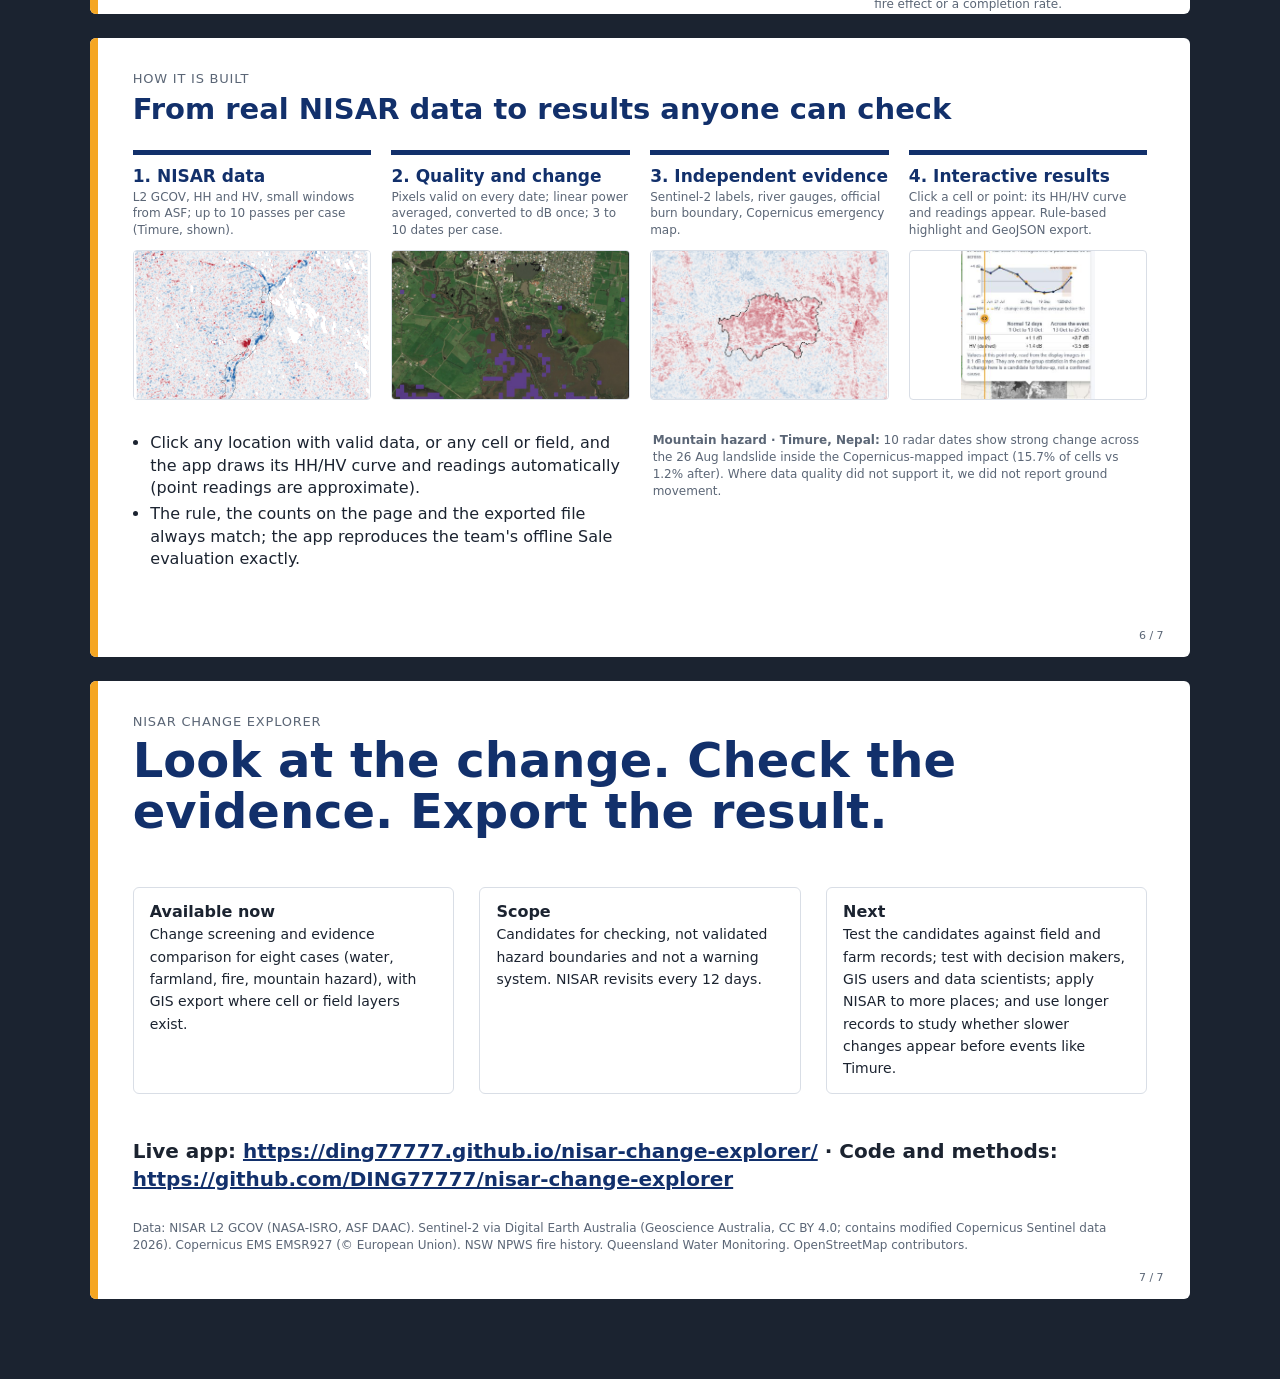
==== commit 4b0c2430: "AI statement with team roles; slide 4 bars on one scale; visible logo note" ====
--- a/docs/slides.html
+++ b/docs/slides.html
@@ -128,10 +128,12 @@
       <div>
         <p><b>20 Jun → 19 Aug 2026, median change per field</b></p>
         <div class="bars">
-          <span><b>Field C</b> HH</span><div class="b" style="width:68%;background:var(--hh)">−7.63 dB</div>
-          <span>Field C HV</span><div class="b" style="width:100%;background:var(--hv);color:#1b2330">−11.22 dB</div>
-          <span><b>Field B</b> HH</span><div class="b" style="width:16%;background:var(--hh)">+0.57</div>
-          <span>Field B HV</span><div class="b" style="width:14%;background:var(--hv);color:#1b2330">+0.47</div>
+          <span><b>Field C</b> HH</span><div style="display:flex;align-items:center;gap:6px"><div class="b" style="width:68%;background:var(--hh)">−7.63 dB</div></div>
+          <span>Field C HV</span><div style="display:flex;align-items:center;gap:6px"><div class="b" style="width:100%;background:var(--hv);color:#1b2330">−11.22 dB</div></div>
+          <span><b>Field B</b> HH</span><div style="display:flex;align-items:center;gap:6px"><div class="b" style="width:5.1%;background:var(--hh)"></div><span>+0.57 dB</span></div>
+          <span>Field B HV</span><div style="display:flex;align-items:center;gap:6px"><div class="b" style="width:4.2%;background:var(--hv)"></div><span>+0.47 dB</span></div>
+        </div>
+        <p class="small" style="margin-top:1%">Bar length is the size of the change on one scale; C fell, B rose.</p>
         </div>
         <p style="margin-top:4%"><b>Field C:</b> HV fell more than HH, and optical greenness fell too (NDVI −0.56). The radar stayed low on all five later passes.</p>
         <p><b>Field B:</b> greenness fell (NDVI −0.23) while both radar channels rose slightly. Radar and optical do not always move together; such differences are worth checking with dates, quality and field records.</p>
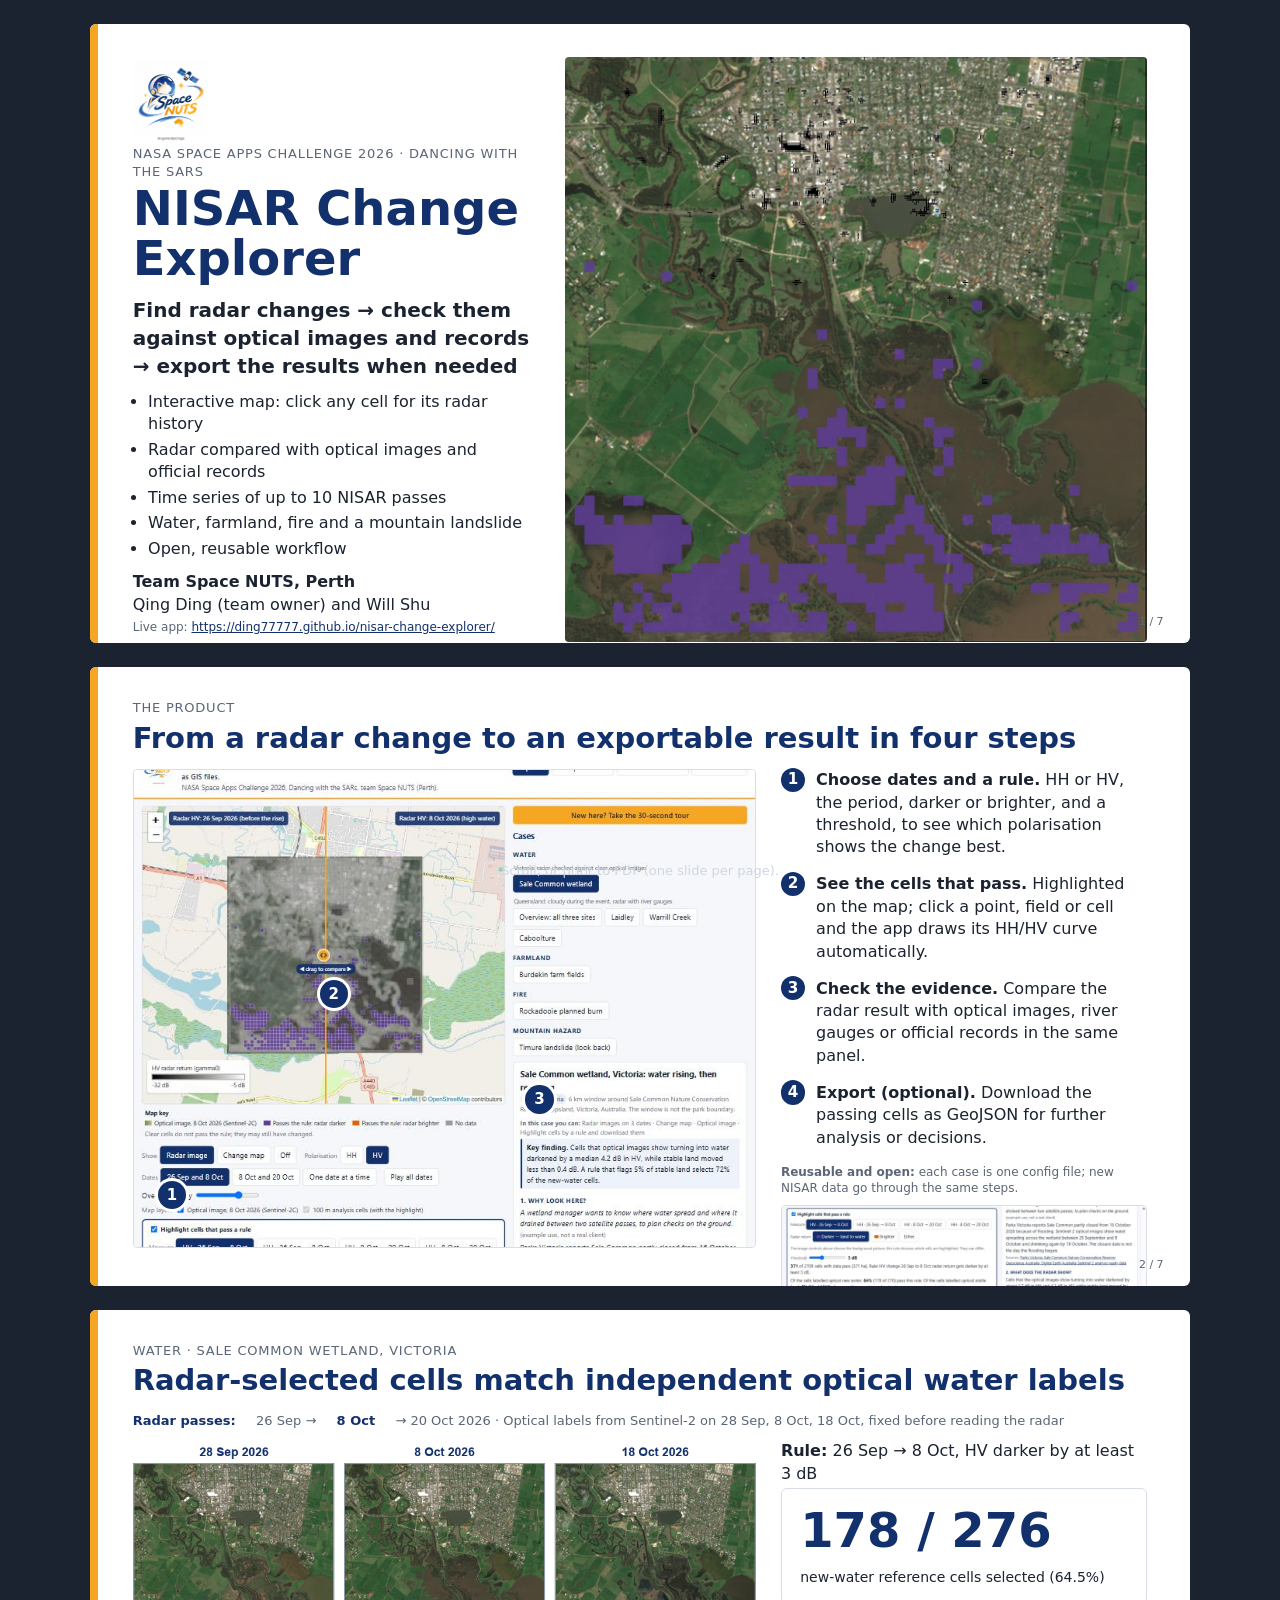
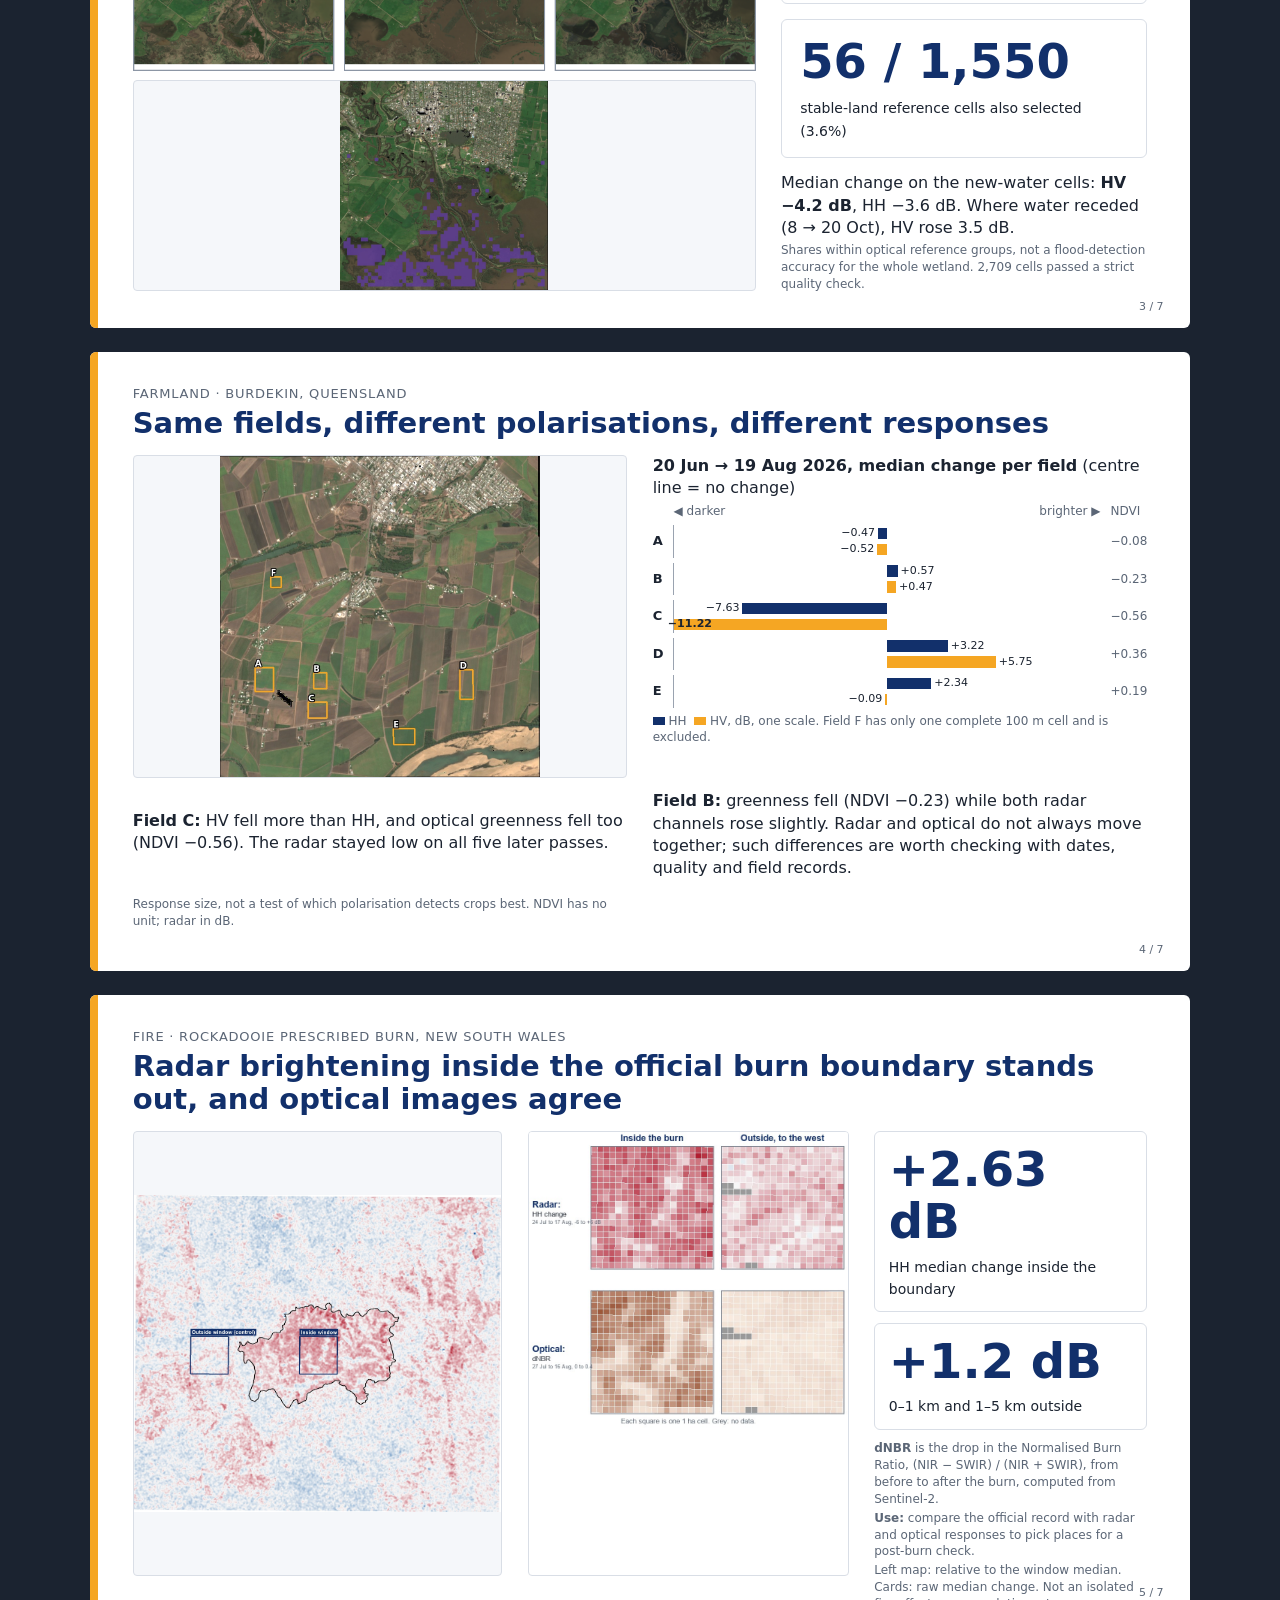
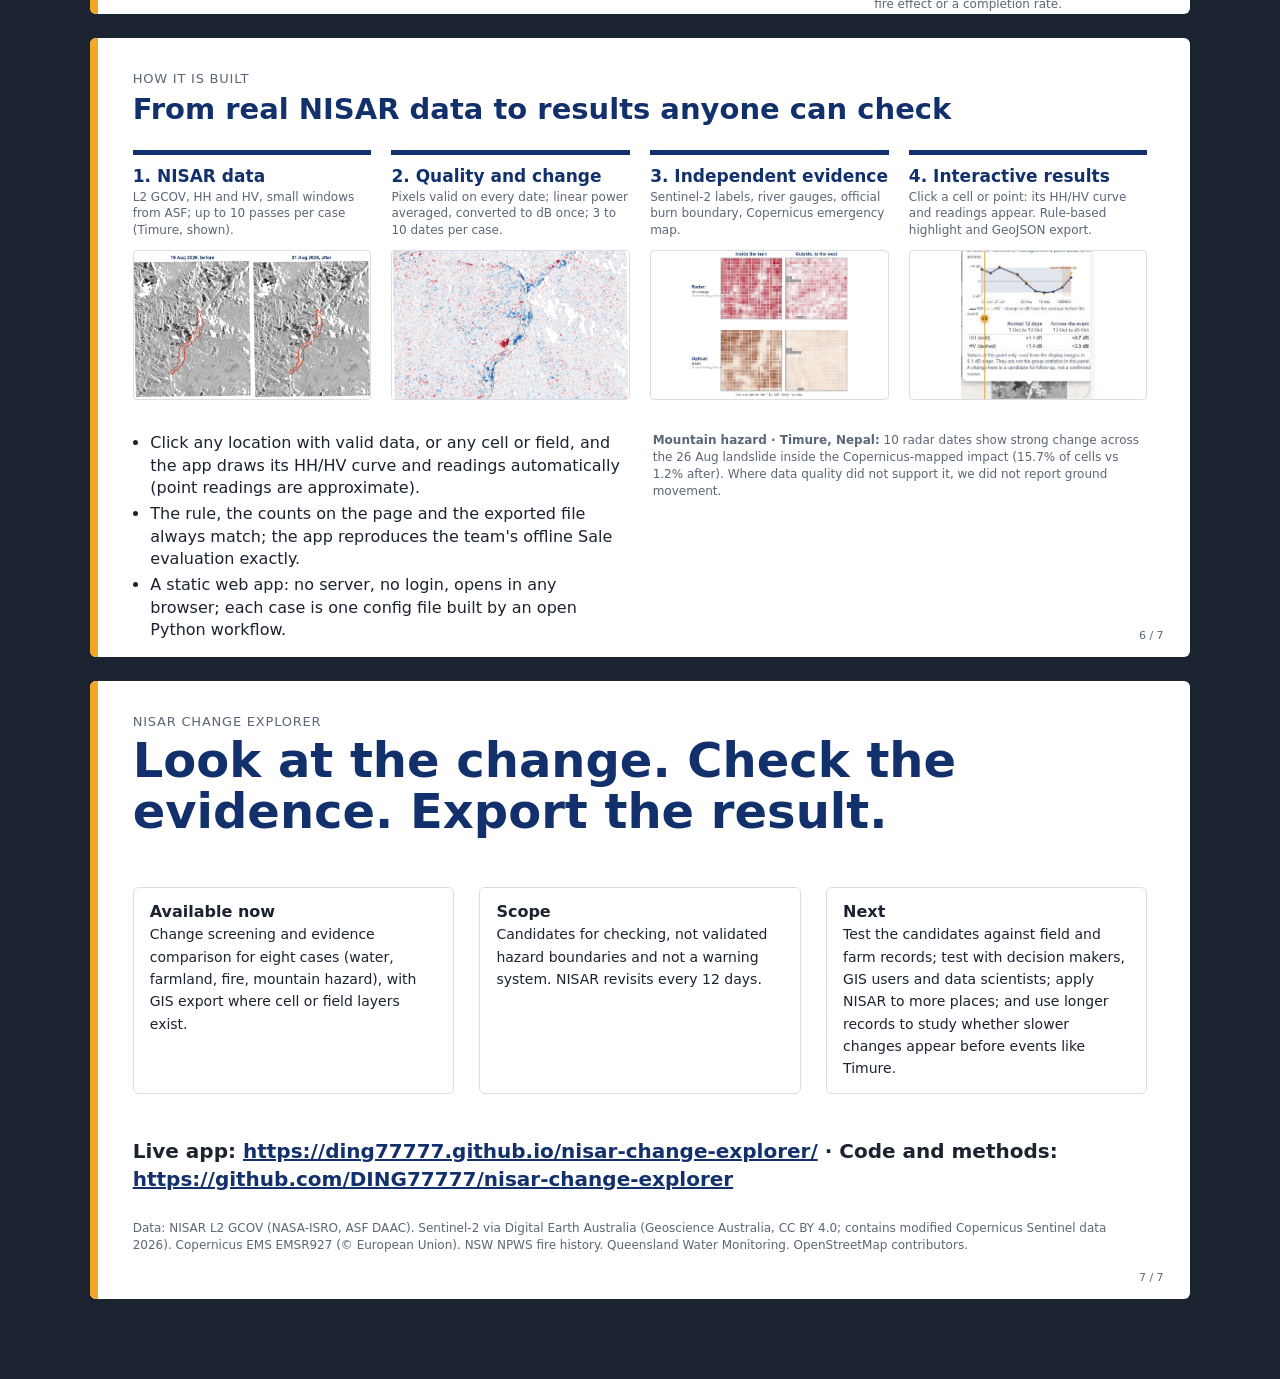
==== commit 0822883c: "Slides: all fields on one scale, Sale optical strip, fire check windows, Timure before/after" ====
--- a/docs/slides.html
+++ b/docs/slides.html
@@ -107,7 +107,7 @@
     <h2>Radar-selected cells match independent optical water labels</h2>
     <div class="timeline"><b>Radar passes:</b> 26 Sep → <b>8 Oct</b> → 20 Oct 2026 · Optical labels from Sentinel-2 on 28 Sep, 8 Oct, 18 Oct, fixed before reading the radar</div>
     <div class="row r64">
-      <div class="shot"><img src="slides/img/sale_candidates.jpg" alt="Sale Common: purple cells where HV dropped by at least 3 dB, on the 8 October optical image" style="object-fit:contain;background:#f5f7fa"></div>
+      <div style="display:flex;flex-direction:column;gap:2%;min-height:0"><img src="scenes/vic_sale_common/optical_three_dates.png" alt="Sentinel-2 true colour on 28 Sep, 8 Oct and 18 Oct 2026" style="width:100%;height:auto;display:block"><div class="shot" style="flex:1;min-height:0"><img src="slides/img/sale_candidates.jpg" alt="Sale Common: purple cells where HV dropped by at least 3 dB, on the 8 October optical image" style="object-fit:contain;object-position:center;background:#f5f7fa"></div></div>
       <div>
         <p><b>Rule:</b> 26 Sep → 8 Oct, HV darker by at least 3 dB</p>
         <div class="card"><b class="big">178 / 276</b><span>new-water reference cells selected (64.5%)</span></div>
@@ -124,16 +124,10 @@
     <p class="kicker">Farmland · Burdekin, Queensland</p>
     <h2>Same fields, different polarisations, different responses</h2>
     <div class="row r55">
-      <div class="shot"><img src="slides/img/burdekin_fields.jpg" alt="Burdekin fields A to F on the 31 July optical image" style="object-position:center"></div>
+      <div class="shot"><img src="slides/img/burdekin_fields.jpg" alt="Burdekin fields A to F on the 31 July optical image" style="object-fit:contain;object-position:center;background:#f5f7fa"></div>
       <div>
-        <p><b>20 Jun → 19 Aug 2026, median change per field</b></p>
-        <div class="bars">
-          <span><b>Field C</b> HH</span><div style="display:flex;align-items:center;gap:6px"><div class="b" style="width:68%;background:var(--hh)">−7.63 dB</div></div>
-          <span>Field C HV</span><div style="display:flex;align-items:center;gap:6px"><div class="b" style="width:100%;background:var(--hv);color:#1b2330">−11.22 dB</div></div>
-          <span><b>Field B</b> HH</span><div style="display:flex;align-items:center;gap:6px"><div class="b" style="width:5.1%;background:var(--hh)"></div><span>+0.57 dB</span></div>
-          <span>Field B HV</span><div style="display:flex;align-items:center;gap:6px"><div class="b" style="width:4.2%;background:var(--hv)"></div><span>+0.47 dB</span></div>
-        </div>
-        <p class="small" style="margin-top:1%">Bar length is the size of the change on one scale; C fell, B rose.</p>
+        <p><b>20 Jun → 19 Aug 2026, median change per field</b> (centre line = no change)</p>
+        <div style="display:grid;grid-template-columns:auto 1fr auto;gap:5px 10px;align-items:center;font-size:clamp(9px,1.1vw,13px)"><span></span><span class="small" style="display:flex;justify-content:space-between"><span>◀ darker</span><span>brighter ▶</span></span><span class="small">NDVI</span><span><b>A</b></span><div style="border-left:1px solid #9aa3b0;border-right:1px solid transparent;position:relative"><div style="position:relative;height:1.25em"><div style="position:absolute;right:50%;top:15%;height:70%;width:2.1%;background:var(--hh)"></div><span style="position:absolute;right:calc(50% + 2.1% + 3px);top:0;font-size:.85em">−0.47</span></div><div style="position:relative;height:1.25em"><div style="position:absolute;right:50%;top:15%;height:70%;width:2.3%;background:var(--hv)"></div><span style="position:absolute;right:calc(50% + 2.3% + 3px);top:0;font-size:.85em">−0.52</span></div></div><span class="small" style="text-align:right">−0.08</span><span><b>B</b></span><div style="border-left:1px solid #9aa3b0;border-right:1px solid transparent;position:relative"><div style="position:relative;height:1.25em"><div style="position:absolute;left:50%;top:15%;height:70%;width:2.5%;background:var(--hh)"></div><span style="position:absolute;left:calc(50% + 2.5% + 3px);top:0;font-size:.85em">+0.57</span></div><div style="position:relative;height:1.25em"><div style="position:absolute;left:50%;top:15%;height:70%;width:2.1%;background:var(--hv)"></div><span style="position:absolute;left:calc(50% + 2.1% + 3px);top:0;font-size:.85em">+0.47</span></div></div><span class="small" style="text-align:right">−0.23</span><span><b>C</b></span><div style="border-left:1px solid #9aa3b0;border-right:1px solid transparent;position:relative"><div style="position:relative;height:1.25em"><div style="position:absolute;right:50%;top:15%;height:70%;width:34.0%;background:var(--hh)"></div><span style="position:absolute;right:calc(50% + 34.0% + 3px);top:0;font-size:.85em">−7.63</span></div><div style="position:relative;height:1.25em"><div style="position:absolute;right:50%;top:15%;height:70%;width:50.0%;background:var(--hv)"></div><span style="position:absolute;right:calc(50% + 50.0% - 3.4em);top:0;font-size:.85em;color:#1b2330;font-weight:700">−11.22</span></div></div><span class="small" style="text-align:right">−0.56</span><span><b>D</b></span><div style="border-left:1px solid #9aa3b0;border-right:1px solid transparent;position:relative"><div style="position:relative;height:1.25em"><div style="position:absolute;left:50%;top:15%;height:70%;width:14.3%;background:var(--hh)"></div><span style="position:absolute;left:calc(50% + 14.3% + 3px);top:0;font-size:.85em">+3.22</span></div><div style="position:relative;height:1.25em"><div style="position:absolute;left:50%;top:15%;height:70%;width:25.6%;background:var(--hv)"></div><span style="position:absolute;left:calc(50% + 25.6% + 3px);top:0;font-size:.85em">+5.75</span></div></div><span class="small" style="text-align:right">+0.36</span><span><b>E</b></span><div style="border-left:1px solid #9aa3b0;border-right:1px solid transparent;position:relative"><div style="position:relative;height:1.25em"><div style="position:absolute;left:50%;top:15%;height:70%;width:10.4%;background:var(--hh)"></div><span style="position:absolute;left:calc(50% + 10.4% + 3px);top:0;font-size:.85em">+2.34</span></div><div style="position:relative;height:1.25em"><div style="position:absolute;right:50%;top:15%;height:70%;width:0.4%;background:var(--hv)"></div><span style="position:absolute;right:calc(50% + 0.4% + 3px);top:0;font-size:.85em">−0.09</span></div></div><span class="small" style="text-align:right">+0.19</span></div><p class="small" style="margin-top:1%"><span style="display:inline-block;width:12px;height:8px;background:var(--hh)"></span> HH &nbsp;<span style="display:inline-block;width:12px;height:8px;background:var(--hv)"></span> HV, dB, one scale. Field F has only one complete 100 m cell and is excluded.</p>
         </div>
         <p style="margin-top:4%"><b>Field C:</b> HV fell more than HH, and optical greenness fell too (NDVI −0.56). The radar stayed low on all five later passes.</p>
         <p><b>Field B:</b> greenness fell (NDVI −0.23) while both radar channels rose slightly. Radar and optical do not always move together; such differences are worth checking with dates, quality and field records.</p>
@@ -148,7 +142,7 @@
     <p class="kicker">Fire · Rockadooie prescribed burn, New South Wales</p>
     <h2>Radar brightening inside the official burn boundary stands out, and optical images agree</h2>
     <div class="row" style="grid-template-columns:1.15fr 1fr 0.85fr">
-      <div class="shot"><img src="slides/img/rockadooie_change.jpg" alt="HH change across the burn relative to the whole window, with the official boundary" style="object-fit:contain;background:#f5f7fa"></div>
+      <div class="shot"><img src="slides/img/rockadooie_windows.jpg" alt="HH change across the burn relative to the whole window, with the official boundary and the two check windows" style="object-fit:contain;object-position:center;background:#f5f7fa"></div>
       <div class="shot"><img src="slides/img/fire_radar_vs_optical.jpg" alt="The same 1 ha cells seen by radar (HH change) and optical images (dNBR), inside and outside the burn" style="object-fit:contain;background:#fff"></div>
       <div>
         <div class="card"><b class="big">+2.63 dB</b><span>HH median change inside the boundary</span></div>
@@ -166,15 +160,15 @@
     <p class="kicker">How it is built</p>
     <h2>From real NISAR data to results anyone can check</h2>
     <div class="flow">
-      <div><h3>1. NISAR data</h3><p class="small">L2 GCOV, HH and HV, small windows from ASF; up to 10 passes per case (Timure, shown).</p><img src="slides/img/timure_change.jpg" alt="Timure radar change across the landslide, with the mapped impact"></div>
-      <div><h3>2. Quality and change</h3><p class="small">Pixels valid on every date; linear power averaged, converted to dB once; 3 to 10 dates per case.</p><img src="slides/img/sale_candidates.jpg" alt="Quality-checked cells"></div>
-      <div><h3>3. Independent evidence</h3><p class="small">Sentinel-2 labels, river gauges, official burn boundary, Copernicus emergency map.</p><img src="slides/img/rockadooie_change.jpg" alt="Official boundary comparison"></div>
+      <div><h3>1. NISAR data</h3><p class="small">L2 GCOV, HH and HV, small windows from ASF; up to 10 passes per case (Timure, shown).</p><img src="slides/img/timure_before_after.jpg" alt="Timure radar before and after the landslide, with the mapped impact" style="object-fit:contain;background:#fff"></div>
+      <div><h3>2. Quality and change</h3><p class="small">Pixels valid on every date; linear power averaged, converted to dB once; 3 to 10 dates per case.</p><img src="slides/img/timure_change.jpg" alt="Timure change map across the landslide"></div>
+      <div><h3>3. Independent evidence</h3><p class="small">Sentinel-2 labels, river gauges, official burn boundary, Copernicus emergency map.</p><img src="slides/img/fire_radar_vs_optical.jpg" alt="Radar and optical responses on the same cells" style="object-fit:contain;background:#fff"></div>
       <div><h3>4. Interactive results</h3><p class="small">Click a cell or point: its HH/HV curve and readings appear. Rule-based highlight and GeoJSON export.</p><img src="slides/img/click_chart.png" alt="Chart drawn automatically for a clicked location" style="object-fit:contain;background:#fff"></div>
     </div>
     <div class="row r55" style="margin-top:2.5%;flex:0 0 auto">
       <ul style="margin:0;padding-left:1.1em">
         <li>Click any location with valid data, or any cell or field, and the app draws its HH/HV curve and readings automatically (point readings are approximate).</li>
-        <li>The rule, the counts on the page and the exported file always match; the app reproduces the team's offline Sale evaluation exactly.</li>
+        <li>The rule, the counts on the page and the exported file always match; the app reproduces the team's offline Sale evaluation exactly.</li><li>A static web app: no server, no login, opens in any browser; each case is one config file built by an open Python workflow.</li>
       </ul>
       <p class="small" style="margin:0"><b>Mountain hazard · Timure, Nepal:</b> 10 radar dates show strong change across the 26 Aug landslide inside the Copernicus-mapped impact (15.7% of cells vs 1.2% after). Where data quality did not support it, we did not report ground movement.</p>
     </div>
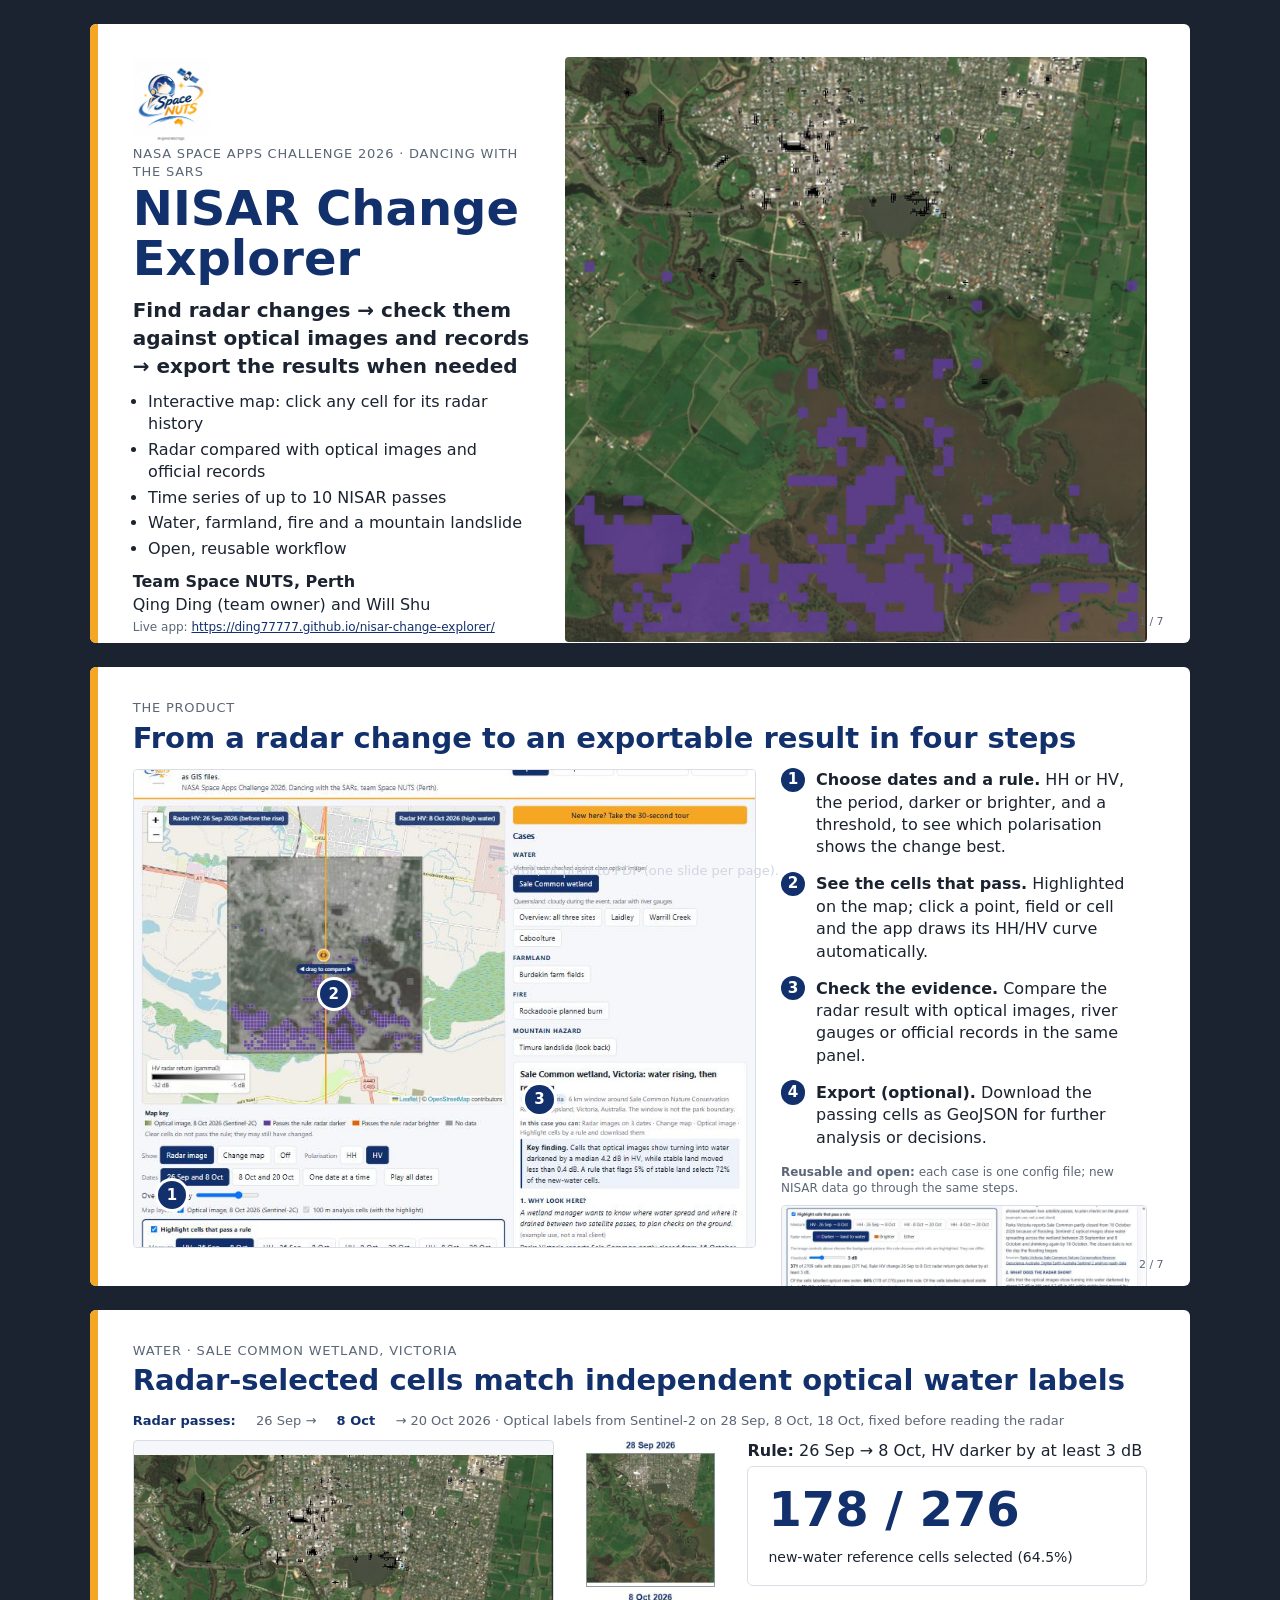
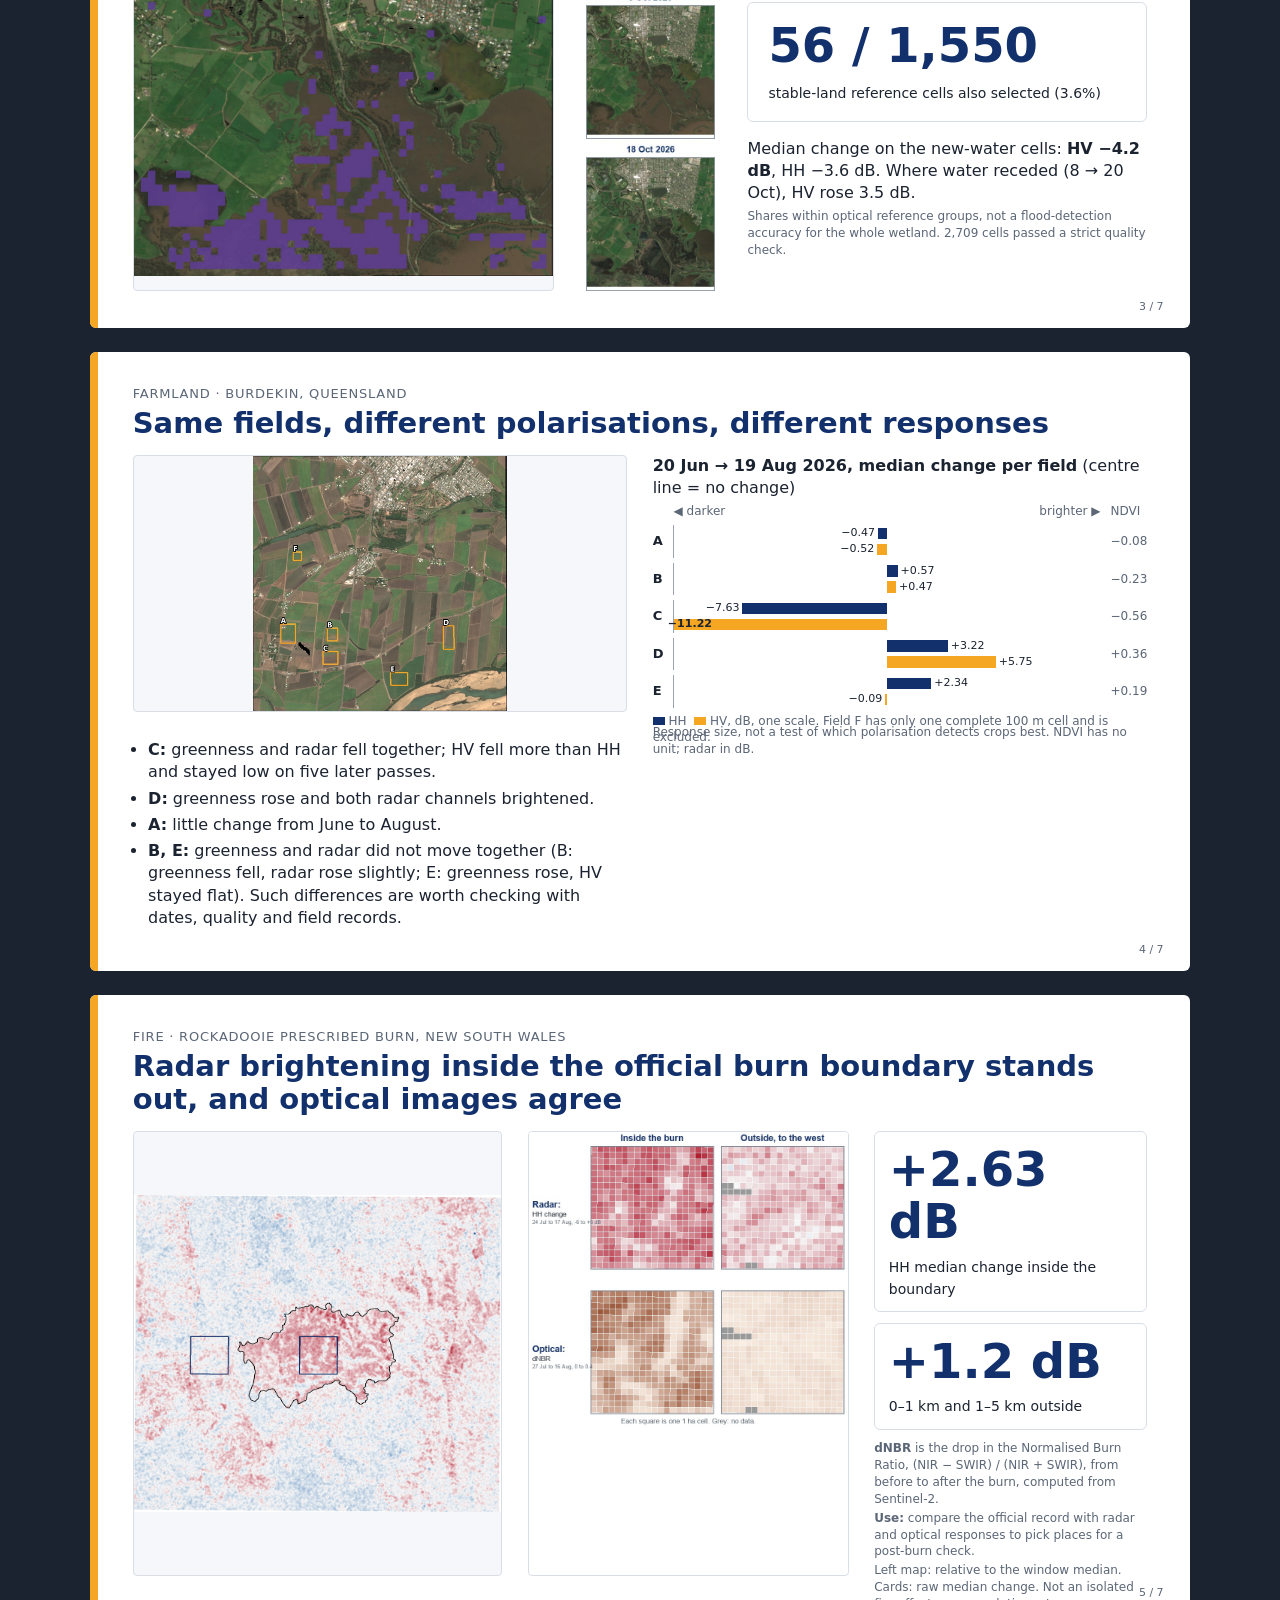
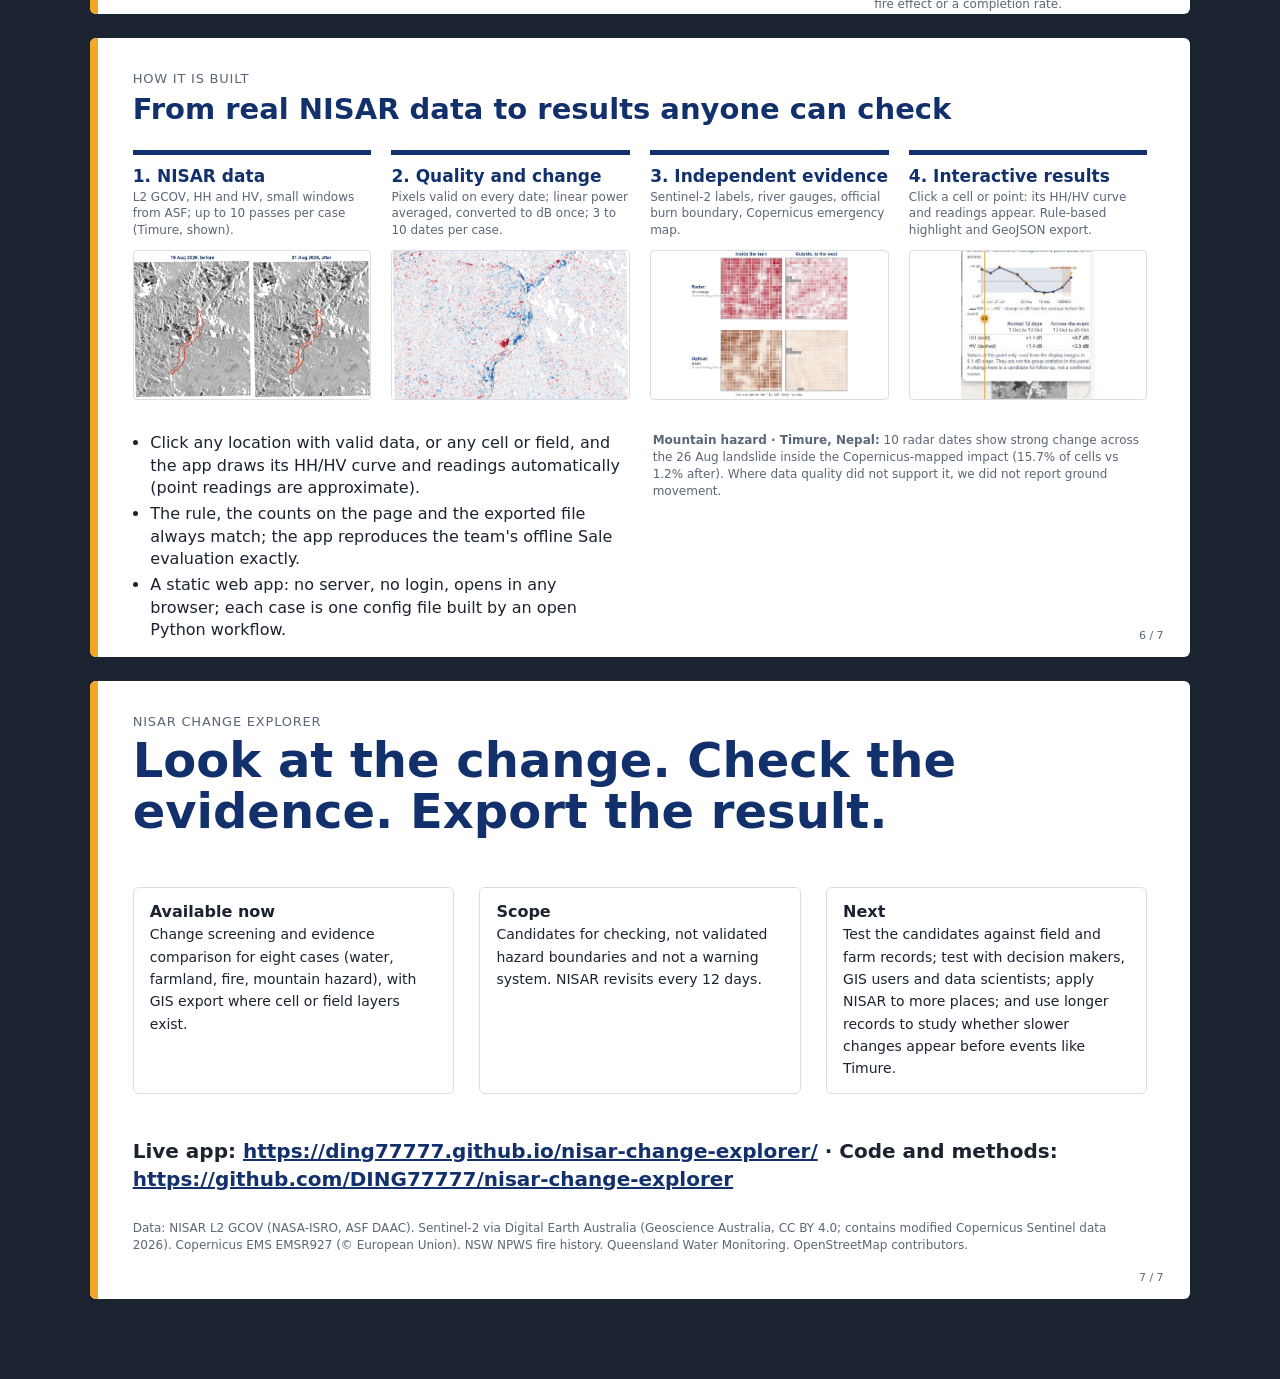
==== commit 29a486bd: "Slides: three-column Sale page, notes for all fields, plain check windows" ====
--- a/docs/slides.html
+++ b/docs/slides.html
@@ -106,8 +106,7 @@
     <p class="kicker">Water · Sale Common wetland, Victoria</p>
     <h2>Radar-selected cells match independent optical water labels</h2>
     <div class="timeline"><b>Radar passes:</b> 26 Sep → <b>8 Oct</b> → 20 Oct 2026 · Optical labels from Sentinel-2 on 28 Sep, 8 Oct, 18 Oct, fixed before reading the radar</div>
-    <div class="row r64">
-      <div style="display:flex;flex-direction:column;gap:2%;min-height:0"><img src="scenes/vic_sale_common/optical_three_dates.png" alt="Sentinel-2 true colour on 28 Sep, 8 Oct and 18 Oct 2026" style="width:100%;height:auto;display:block"><div class="shot" style="flex:1;min-height:0"><img src="slides/img/sale_candidates.jpg" alt="Sale Common: purple cells where HV dropped by at least 3 dB, on the 8 October optical image" style="object-fit:contain;object-position:center;background:#f5f7fa"></div></div>
+    <div class="row" style="grid-template-columns:1fr 0.34fr 0.95fr"><div class="shot"><img src="slides/img/sale_candidates.jpg" alt="Sale Common: purple cells where HV dropped by at least 3 dB, on the 8 October optical image" style="object-fit:contain;object-position:center;background:#f5f7fa"></div><div class="shot"><img src="slides/img/sale_optical_vertical.jpg" alt="Sentinel-2 true colour on 28 Sep, 8 Oct and 18 Oct 2026" style="object-fit:contain;object-position:center;background:#fff;border:0"></div>
       <div>
         <p><b>Rule:</b> 26 Sep → 8 Oct, HV darker by at least 3 dB</p>
         <div class="card"><b class="big">178 / 276</b><span>new-water reference cells selected (64.5%)</span></div>
@@ -129,8 +128,7 @@
         <p><b>20 Jun → 19 Aug 2026, median change per field</b> (centre line = no change)</p>
         <div style="display:grid;grid-template-columns:auto 1fr auto;gap:5px 10px;align-items:center;font-size:clamp(9px,1.1vw,13px)"><span></span><span class="small" style="display:flex;justify-content:space-between"><span>◀ darker</span><span>brighter ▶</span></span><span class="small">NDVI</span><span><b>A</b></span><div style="border-left:1px solid #9aa3b0;border-right:1px solid transparent;position:relative"><div style="position:relative;height:1.25em"><div style="position:absolute;right:50%;top:15%;height:70%;width:2.1%;background:var(--hh)"></div><span style="position:absolute;right:calc(50% + 2.1% + 3px);top:0;font-size:.85em">−0.47</span></div><div style="position:relative;height:1.25em"><div style="position:absolute;right:50%;top:15%;height:70%;width:2.3%;background:var(--hv)"></div><span style="position:absolute;right:calc(50% + 2.3% + 3px);top:0;font-size:.85em">−0.52</span></div></div><span class="small" style="text-align:right">−0.08</span><span><b>B</b></span><div style="border-left:1px solid #9aa3b0;border-right:1px solid transparent;position:relative"><div style="position:relative;height:1.25em"><div style="position:absolute;left:50%;top:15%;height:70%;width:2.5%;background:var(--hh)"></div><span style="position:absolute;left:calc(50% + 2.5% + 3px);top:0;font-size:.85em">+0.57</span></div><div style="position:relative;height:1.25em"><div style="position:absolute;left:50%;top:15%;height:70%;width:2.1%;background:var(--hv)"></div><span style="position:absolute;left:calc(50% + 2.1% + 3px);top:0;font-size:.85em">+0.47</span></div></div><span class="small" style="text-align:right">−0.23</span><span><b>C</b></span><div style="border-left:1px solid #9aa3b0;border-right:1px solid transparent;position:relative"><div style="position:relative;height:1.25em"><div style="position:absolute;right:50%;top:15%;height:70%;width:34.0%;background:var(--hh)"></div><span style="position:absolute;right:calc(50% + 34.0% + 3px);top:0;font-size:.85em">−7.63</span></div><div style="position:relative;height:1.25em"><div style="position:absolute;right:50%;top:15%;height:70%;width:50.0%;background:var(--hv)"></div><span style="position:absolute;right:calc(50% + 50.0% - 3.4em);top:0;font-size:.85em;color:#1b2330;font-weight:700">−11.22</span></div></div><span class="small" style="text-align:right">−0.56</span><span><b>D</b></span><div style="border-left:1px solid #9aa3b0;border-right:1px solid transparent;position:relative"><div style="position:relative;height:1.25em"><div style="position:absolute;left:50%;top:15%;height:70%;width:14.3%;background:var(--hh)"></div><span style="position:absolute;left:calc(50% + 14.3% + 3px);top:0;font-size:.85em">+3.22</span></div><div style="position:relative;height:1.25em"><div style="position:absolute;left:50%;top:15%;height:70%;width:25.6%;background:var(--hv)"></div><span style="position:absolute;left:calc(50% + 25.6% + 3px);top:0;font-size:.85em">+5.75</span></div></div><span class="small" style="text-align:right">+0.36</span><span><b>E</b></span><div style="border-left:1px solid #9aa3b0;border-right:1px solid transparent;position:relative"><div style="position:relative;height:1.25em"><div style="position:absolute;left:50%;top:15%;height:70%;width:10.4%;background:var(--hh)"></div><span style="position:absolute;left:calc(50% + 10.4% + 3px);top:0;font-size:.85em">+2.34</span></div><div style="position:relative;height:1.25em"><div style="position:absolute;right:50%;top:15%;height:70%;width:0.4%;background:var(--hv)"></div><span style="position:absolute;right:calc(50% + 0.4% + 3px);top:0;font-size:.85em">−0.09</span></div></div><span class="small" style="text-align:right">+0.19</span></div><p class="small" style="margin-top:1%"><span style="display:inline-block;width:12px;height:8px;background:var(--hh)"></span> HH &nbsp;<span style="display:inline-block;width:12px;height:8px;background:var(--hv)"></span> HV, dB, one scale. Field F has only one complete 100 m cell and is excluded.</p>
         </div>
-        <p style="margin-top:4%"><b>Field C:</b> HV fell more than HH, and optical greenness fell too (NDVI −0.56). The radar stayed low on all five later passes.</p>
-        <p><b>Field B:</b> greenness fell (NDVI −0.23) while both radar channels rose slightly. Radar and optical do not always move together; such differences are worth checking with dates, quality and field records.</p>
+        <ul style="margin:3% 0 0;padding-left:1.1em;font-size:clamp(9px,1.15vw,14px)"><li><b>C:</b> greenness and radar fell together; HV fell more than HH and stayed low on five later passes.</li><li><b>D:</b> greenness rose and both radar channels brightened.</li><li><b>A:</b> little change from June to August.</li><li><b>B, E:</b> greenness and radar did not move together (B: greenness fell, radar rose slightly; E: greenness rose, HV stayed flat). Such differences are worth checking with dates, quality and field records.</li></ul>
         <p class="small">Response size, not a test of which polarisation detects crops best. NDVI has no unit; radar in dB.</p>
       </div>
     </div>
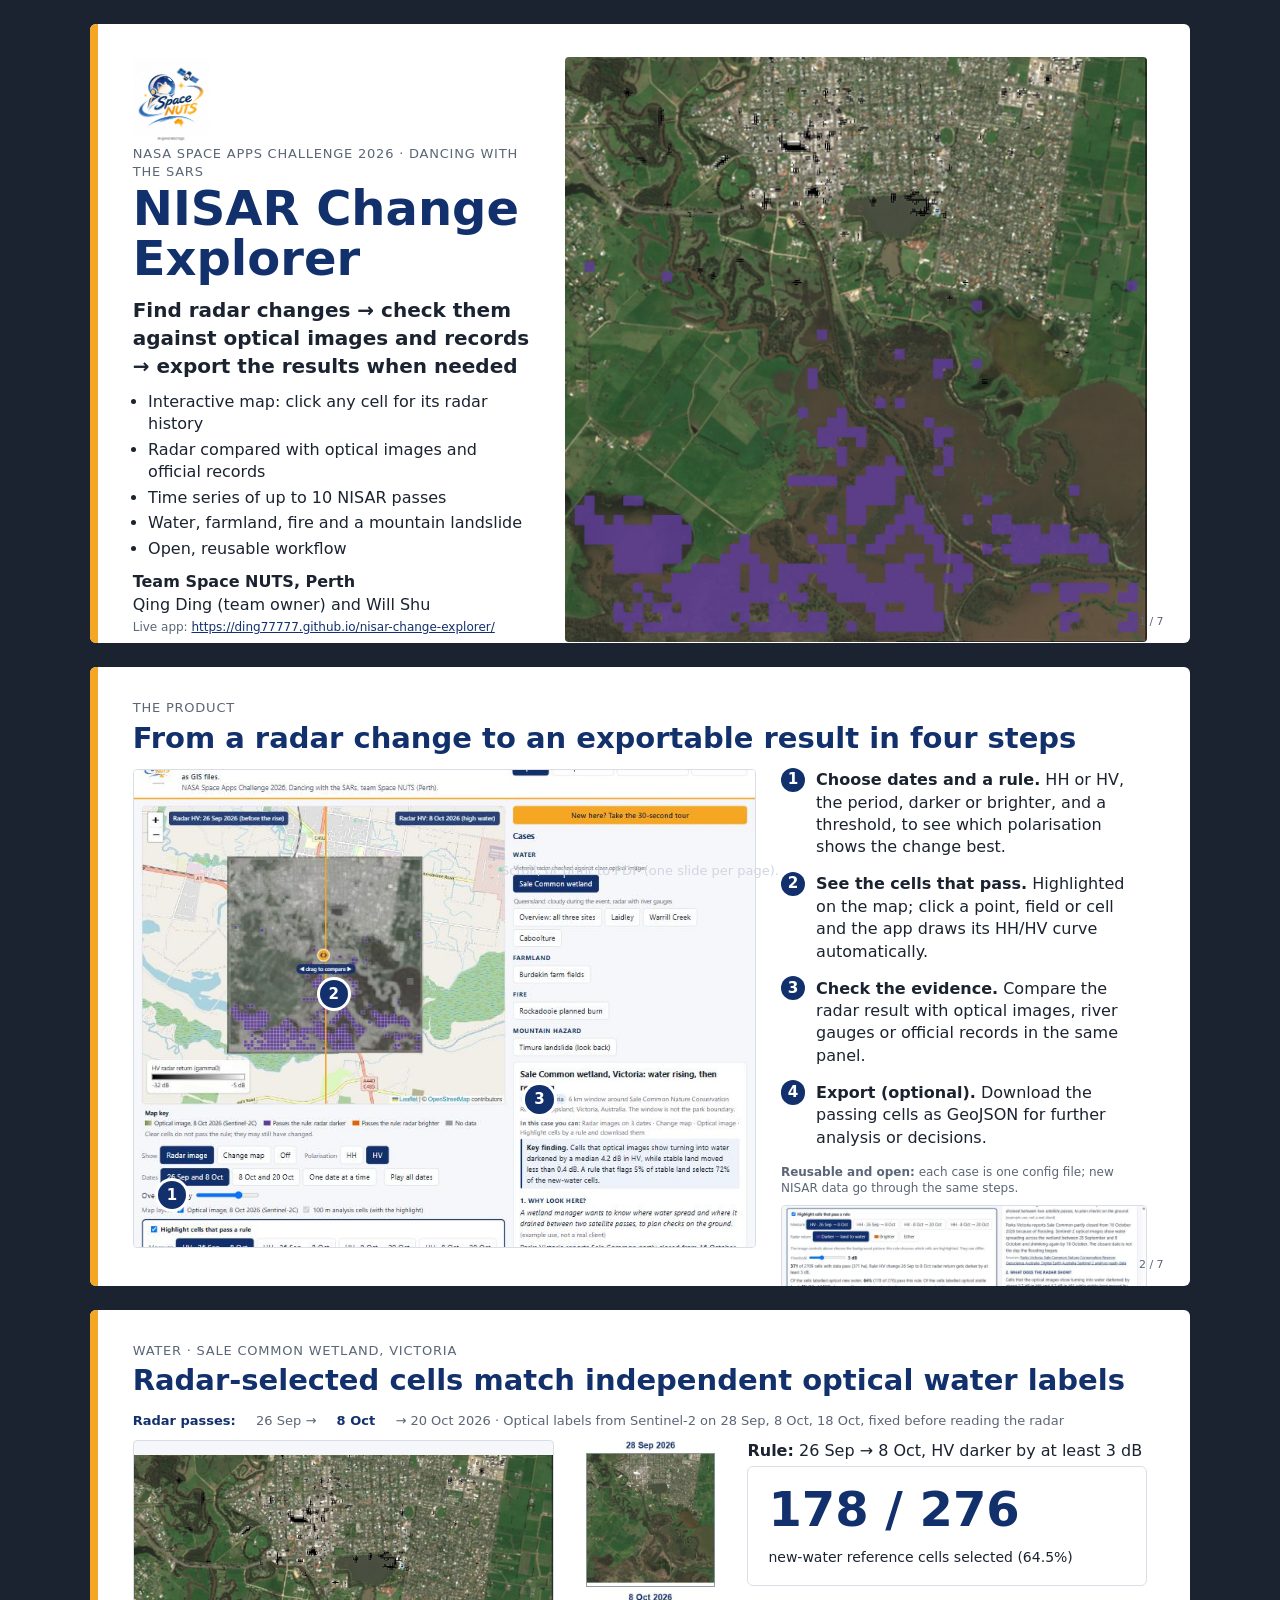
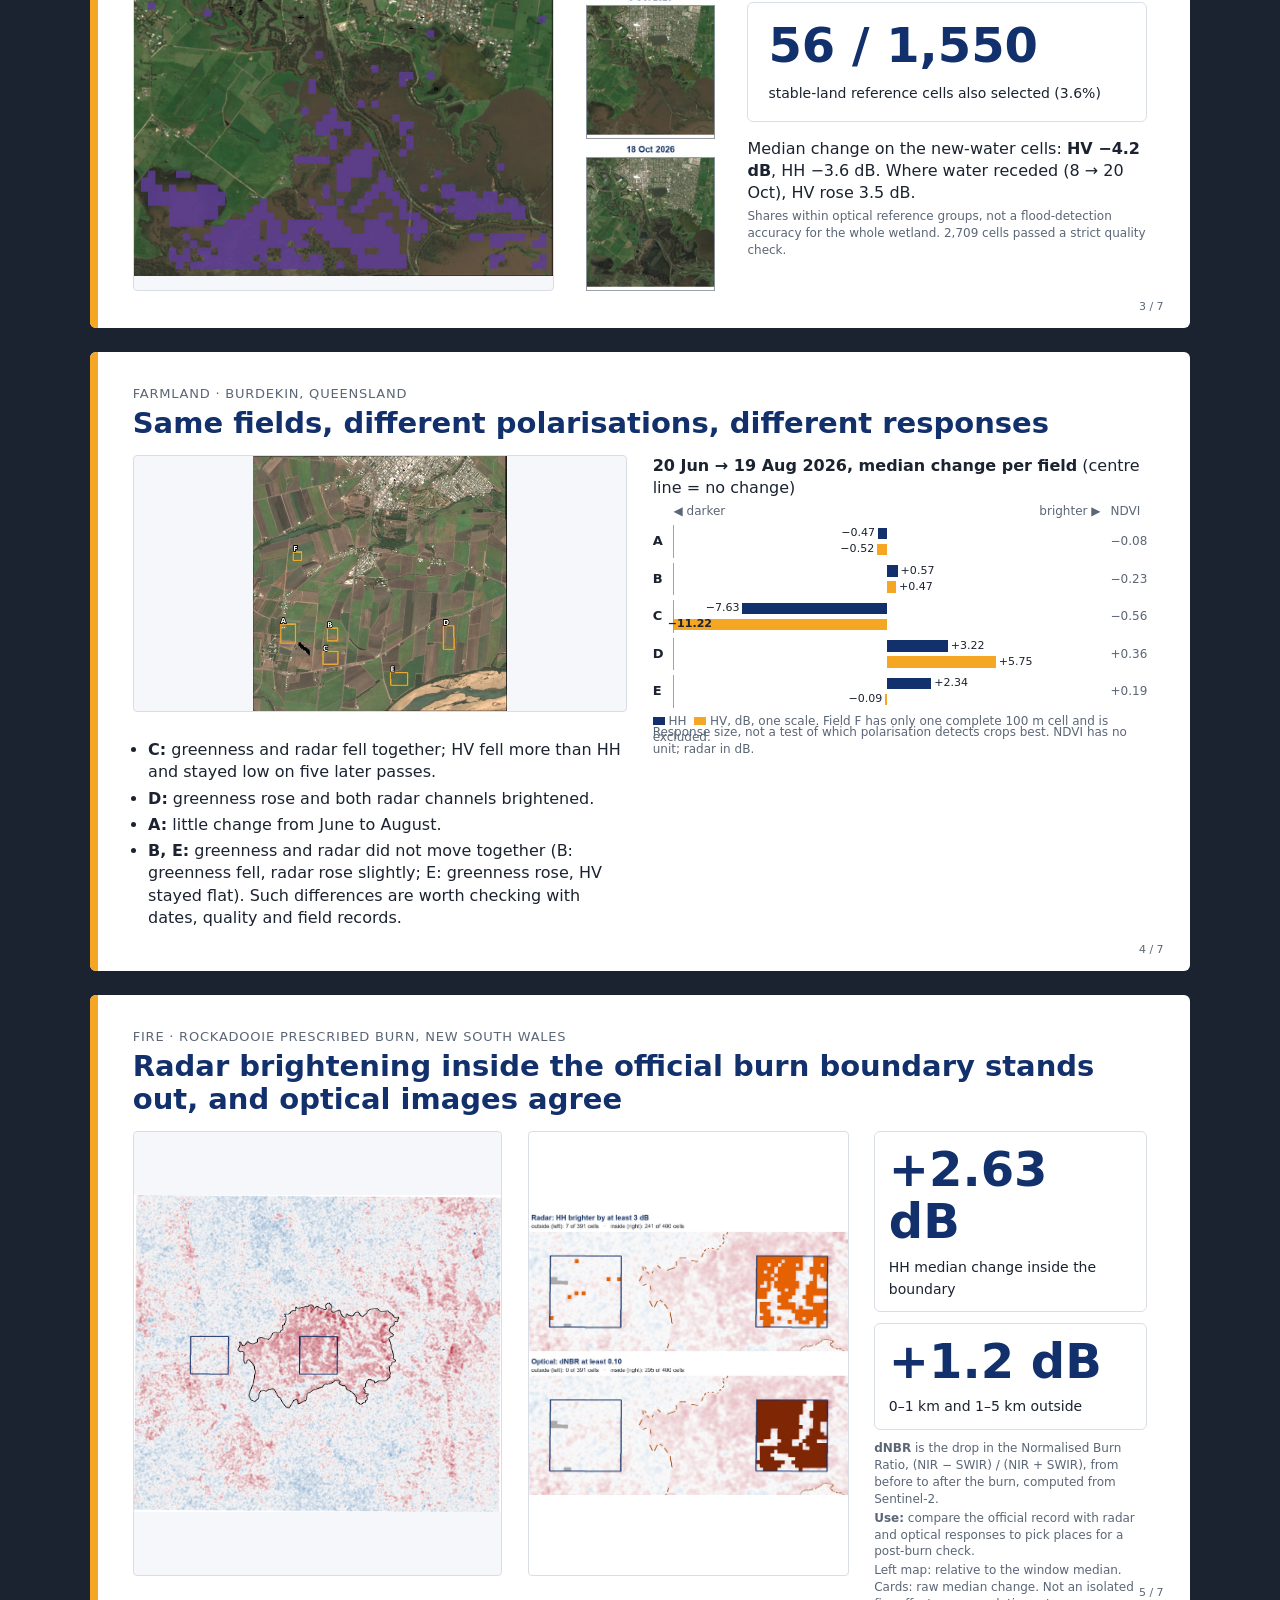
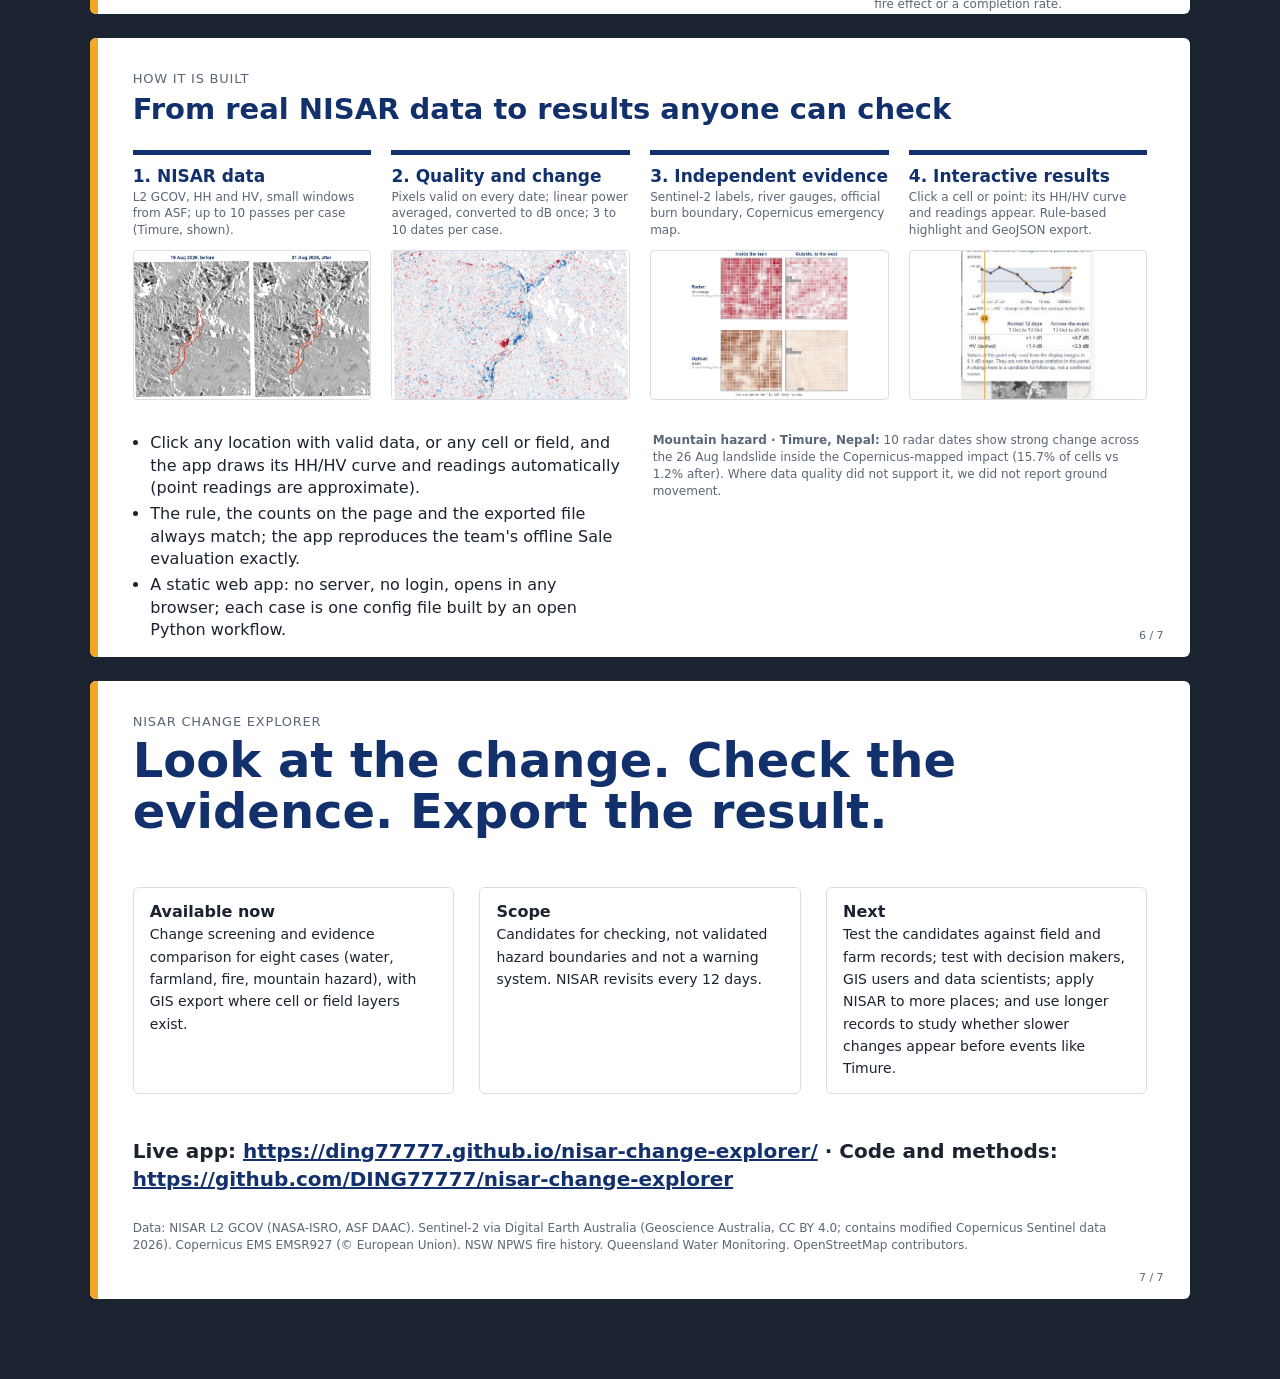
==== commit 3f27bd78: "Tour highlight only from step 4; fire slide shows cells passing radar and optical rules" ====
--- a/docs/slides.html
+++ b/docs/slides.html
@@ -141,7 +141,7 @@
     <h2>Radar brightening inside the official burn boundary stands out, and optical images agree</h2>
     <div class="row" style="grid-template-columns:1.15fr 1fr 0.85fr">
       <div class="shot"><img src="slides/img/rockadooie_windows.jpg" alt="HH change across the burn relative to the whole window, with the official boundary and the two check windows" style="object-fit:contain;object-position:center;background:#f5f7fa"></div>
-      <div class="shot"><img src="slides/img/fire_radar_vs_optical.jpg" alt="The same 1 ha cells seen by radar (HH change) and optical images (dNBR), inside and outside the burn" style="object-fit:contain;background:#fff"></div>
+      <div class="shot"><img src="slides/img/fire_pass_maps.jpg" alt="1 ha cells passing a radar rule (HH brighter by at least 3 dB) and an optical rule (dNBR at least 0.10) in the two check windows" style="object-fit:contain;object-position:center;background:#fff"></div>
       <div>
         <div class="card"><b class="big">+2.63 dB</b><span>HH median change inside the boundary</span></div>
         <div class="card"><b class="big">+1.2 dB</b><span>0–1 km and 1–5 km outside</span></div>
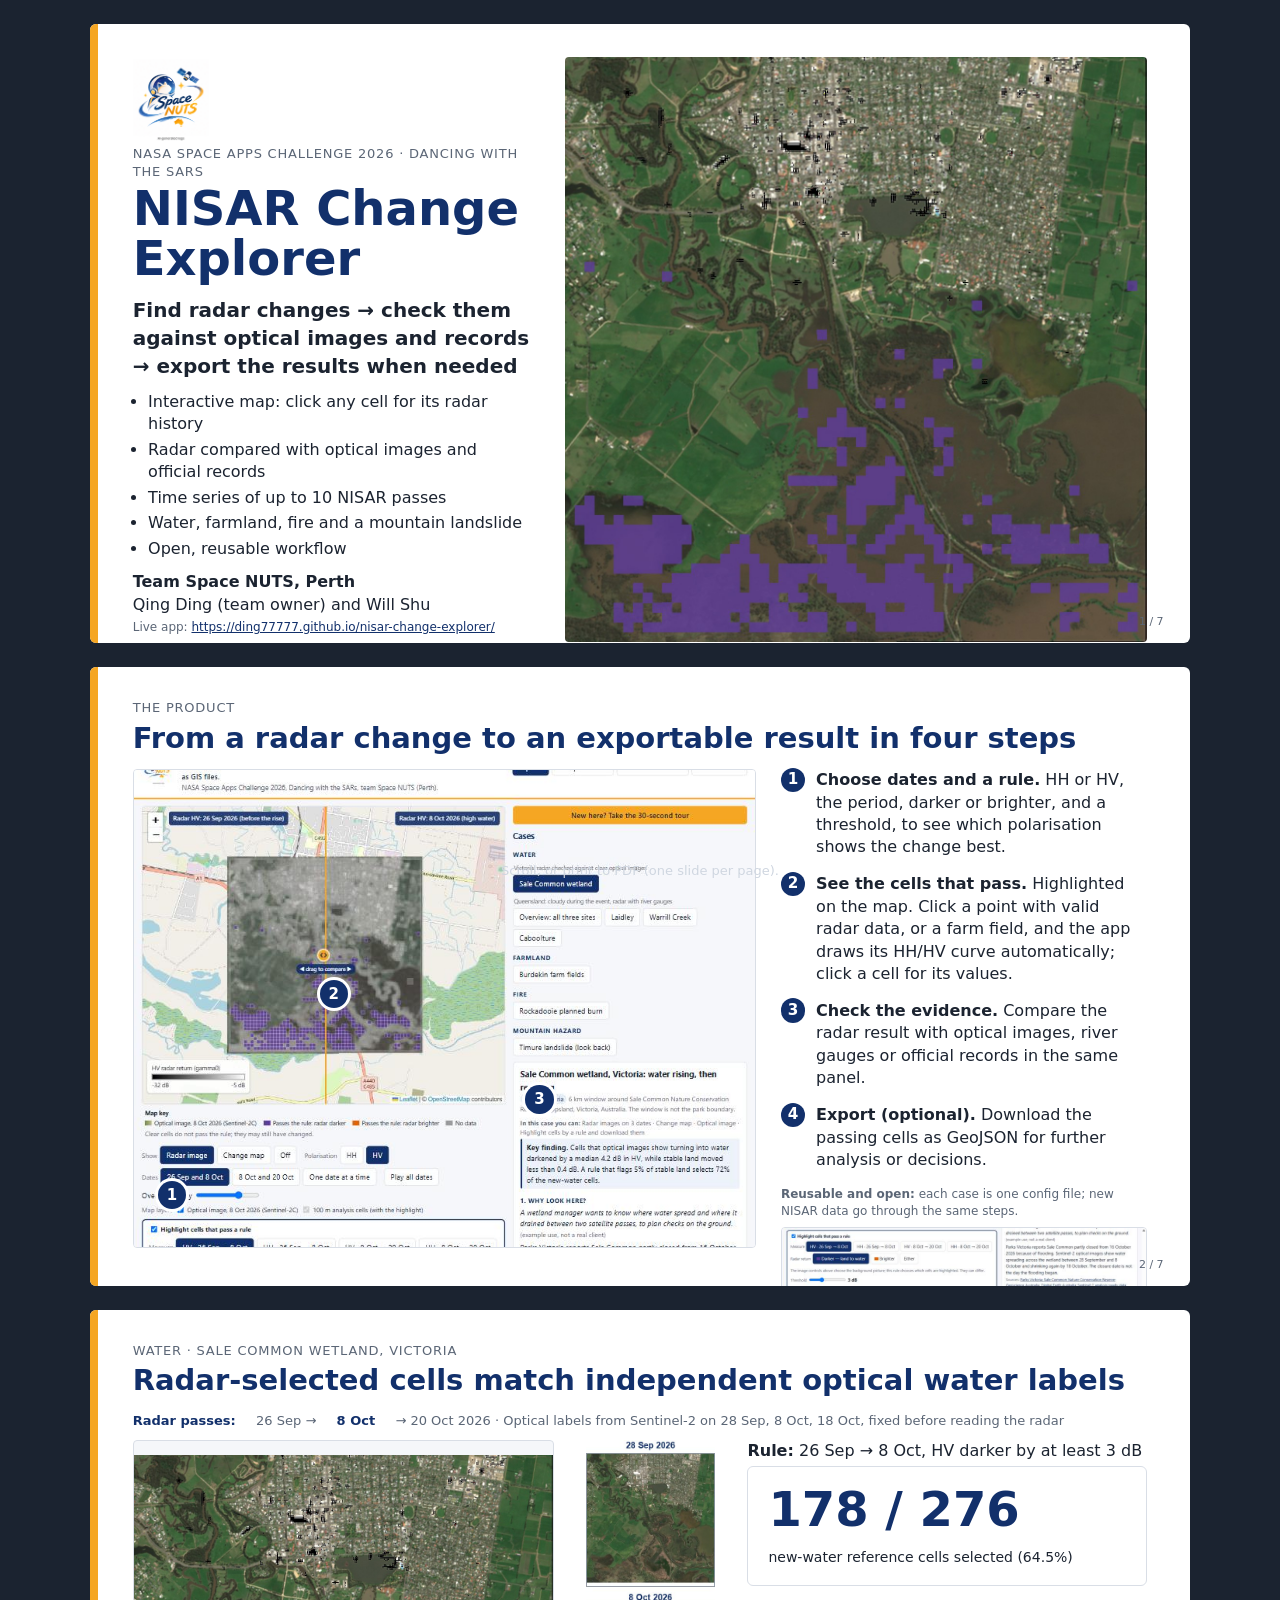
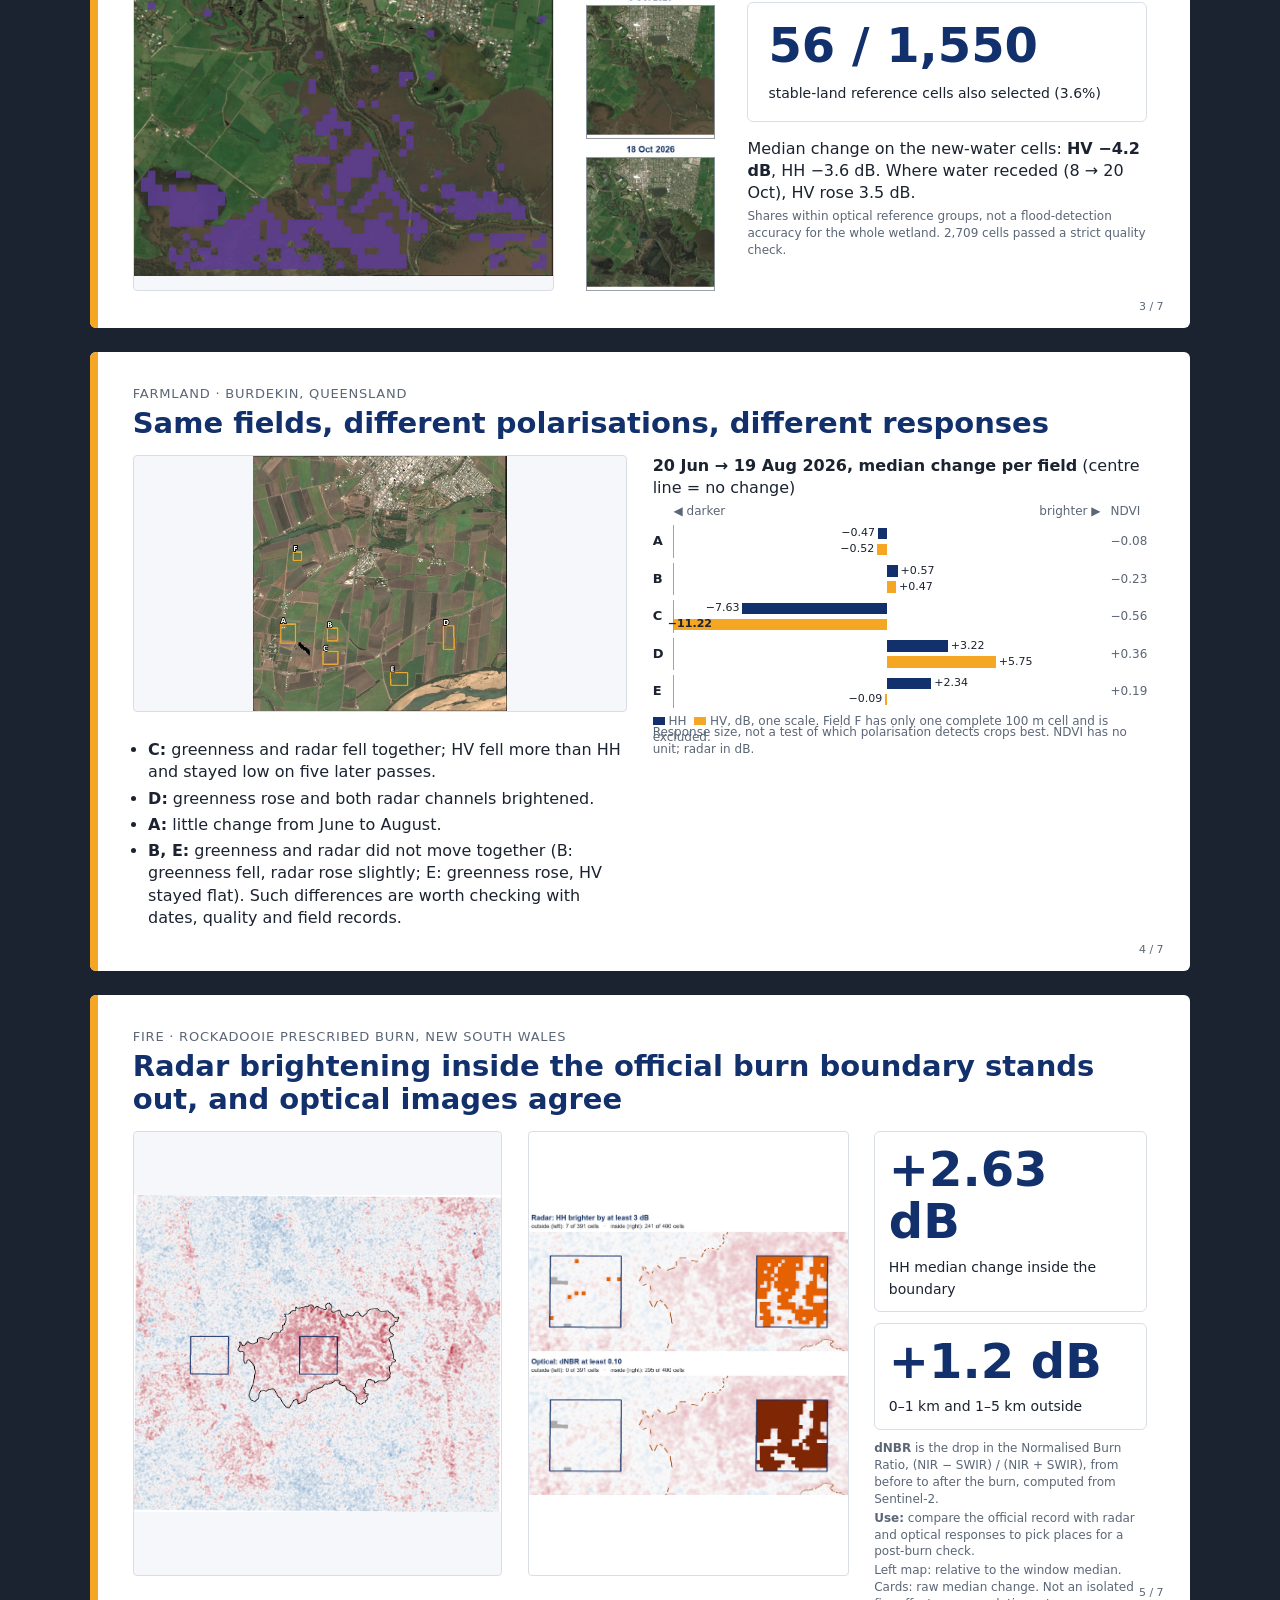
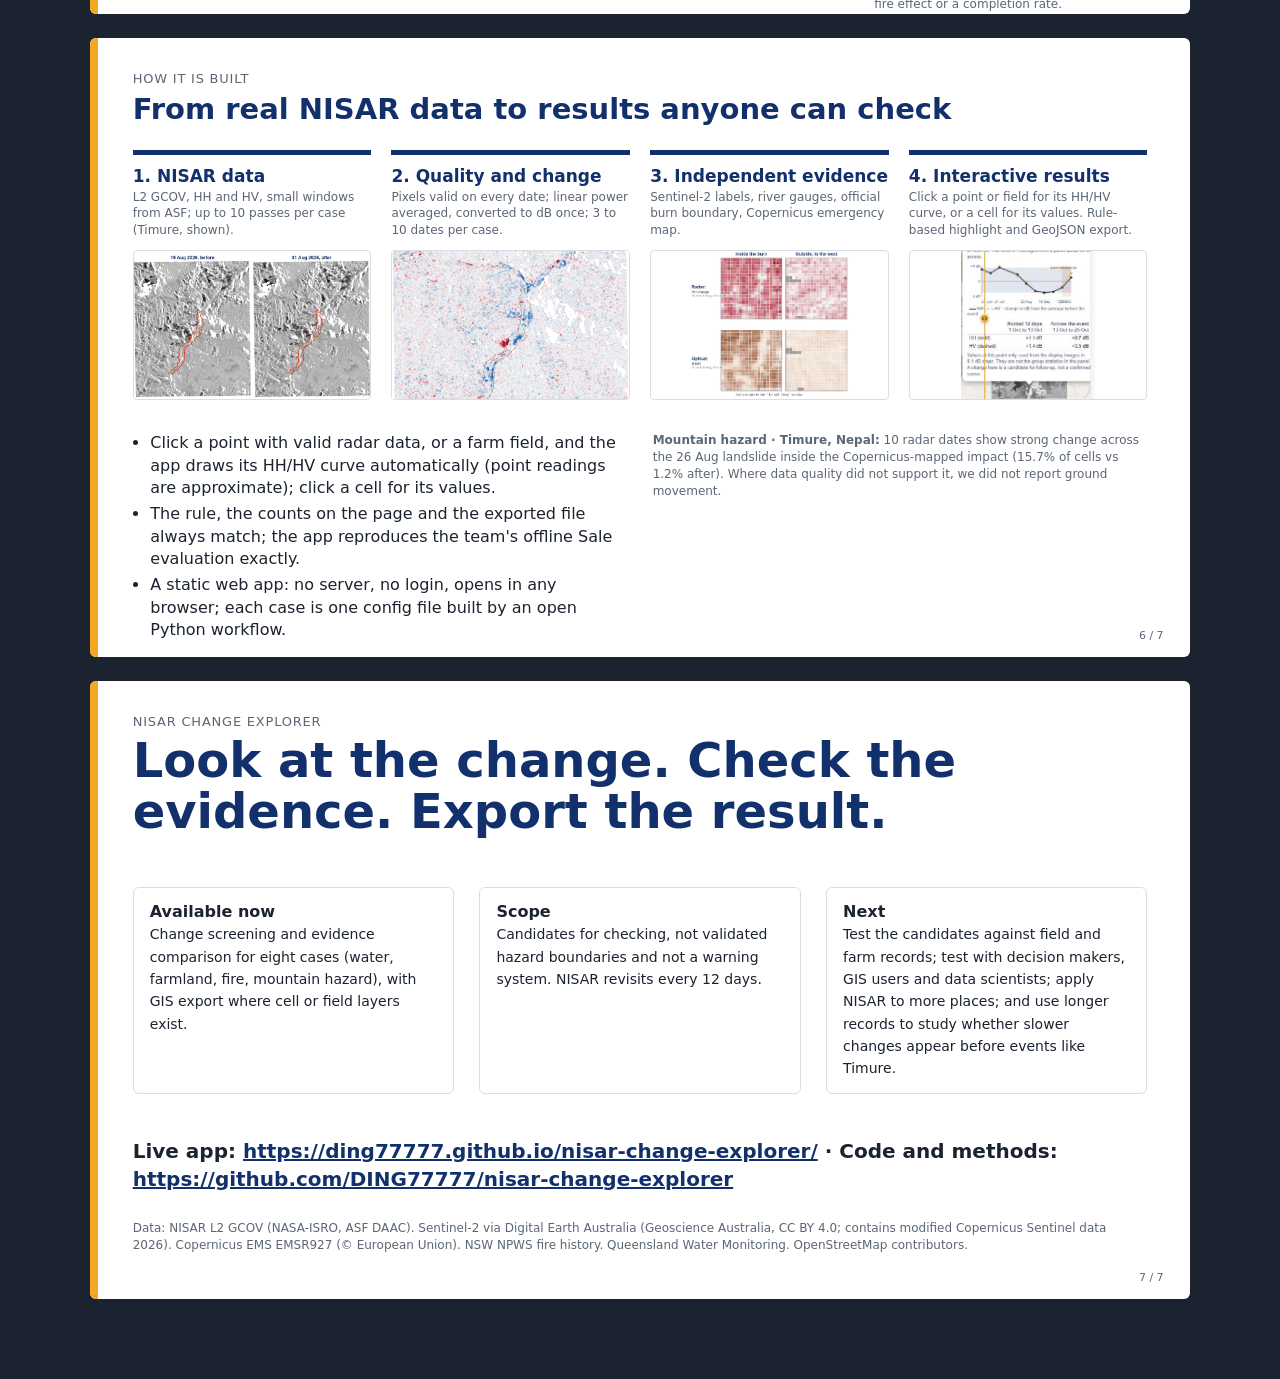
==== commit 82ae885c: "Optical wording for dNBR rule; Timure cells optional; accurate click-curve wording" ====
--- a/docs/slides.html
+++ b/docs/slides.html
@@ -92,7 +92,7 @@
       <div style="display:flex;flex-direction:column">
         <ol class="steps">
           <li><b>Choose dates and a rule.</b> HH or HV, the period, darker or brighter, and a threshold, to see which polarisation shows the change best.</li>
-          <li><b>See the cells that pass.</b> Highlighted on the map; click a point, field or cell and the app draws its HH/HV curve automatically.</li>
+          <li><b>See the cells that pass.</b> Highlighted on the map. Click a point with valid radar data, or a farm field, and the app draws its HH/HV curve automatically; click a cell for its values.</li>
           <li><b>Check the evidence.</b> Compare the radar result with optical images, river gauges or official records in the same panel.</li>
           <li><b>Export (optional).</b> Download the passing cells as GeoJSON for further analysis or decisions.</li></ol><p class="small" style="margin:0 0 2%"><b>Reusable and open:</b> each case is one config file; new NISAR data go through the same steps.</p>
         <div class="shot" style="flex:1"><img src="slides/img/app_rule.jpg" alt="The rule panel with reference shares and the download button" style="object-position:top left"><span class="tag" style="left:3%;top:72%">4</span></div>
@@ -161,11 +161,11 @@
       <div><h3>1. NISAR data</h3><p class="small">L2 GCOV, HH and HV, small windows from ASF; up to 10 passes per case (Timure, shown).</p><img src="slides/img/timure_before_after.jpg" alt="Timure radar before and after the landslide, with the mapped impact" style="object-fit:contain;background:#fff"></div>
       <div><h3>2. Quality and change</h3><p class="small">Pixels valid on every date; linear power averaged, converted to dB once; 3 to 10 dates per case.</p><img src="slides/img/timure_change.jpg" alt="Timure change map across the landslide"></div>
       <div><h3>3. Independent evidence</h3><p class="small">Sentinel-2 labels, river gauges, official burn boundary, Copernicus emergency map.</p><img src="slides/img/fire_radar_vs_optical.jpg" alt="Radar and optical responses on the same cells" style="object-fit:contain;background:#fff"></div>
-      <div><h3>4. Interactive results</h3><p class="small">Click a cell or point: its HH/HV curve and readings appear. Rule-based highlight and GeoJSON export.</p><img src="slides/img/click_chart.png" alt="Chart drawn automatically for a clicked location" style="object-fit:contain;background:#fff"></div>
+      <div><h3>4. Interactive results</h3><p class="small">Click a point or field for its HH/HV curve, or a cell for its values. Rule-based highlight and GeoJSON export.</p><img src="slides/img/click_chart.png" alt="Chart drawn automatically for a clicked location" style="object-fit:contain;background:#fff"></div>
     </div>
     <div class="row r55" style="margin-top:2.5%;flex:0 0 auto">
       <ul style="margin:0;padding-left:1.1em">
-        <li>Click any location with valid data, or any cell or field, and the app draws its HH/HV curve and readings automatically (point readings are approximate).</li>
+        <li>Click a point with valid radar data, or a farm field, and the app draws its HH/HV curve automatically (point readings are approximate); click a cell for its values.</li>
         <li>The rule, the counts on the page and the exported file always match; the app reproduces the team's offline Sale evaluation exactly.</li><li>A static web app: no server, no login, opens in any browser; each case is one config file built by an open Python workflow.</li>
       </ul>
       <p class="small" style="margin:0"><b>Mountain hazard · Timure, Nepal:</b> 10 radar dates show strong change across the 26 Aug landslide inside the Copernicus-mapped impact (15.7% of cells vs 1.2% after). Where data quality did not support it, we did not report ground movement.</p>
